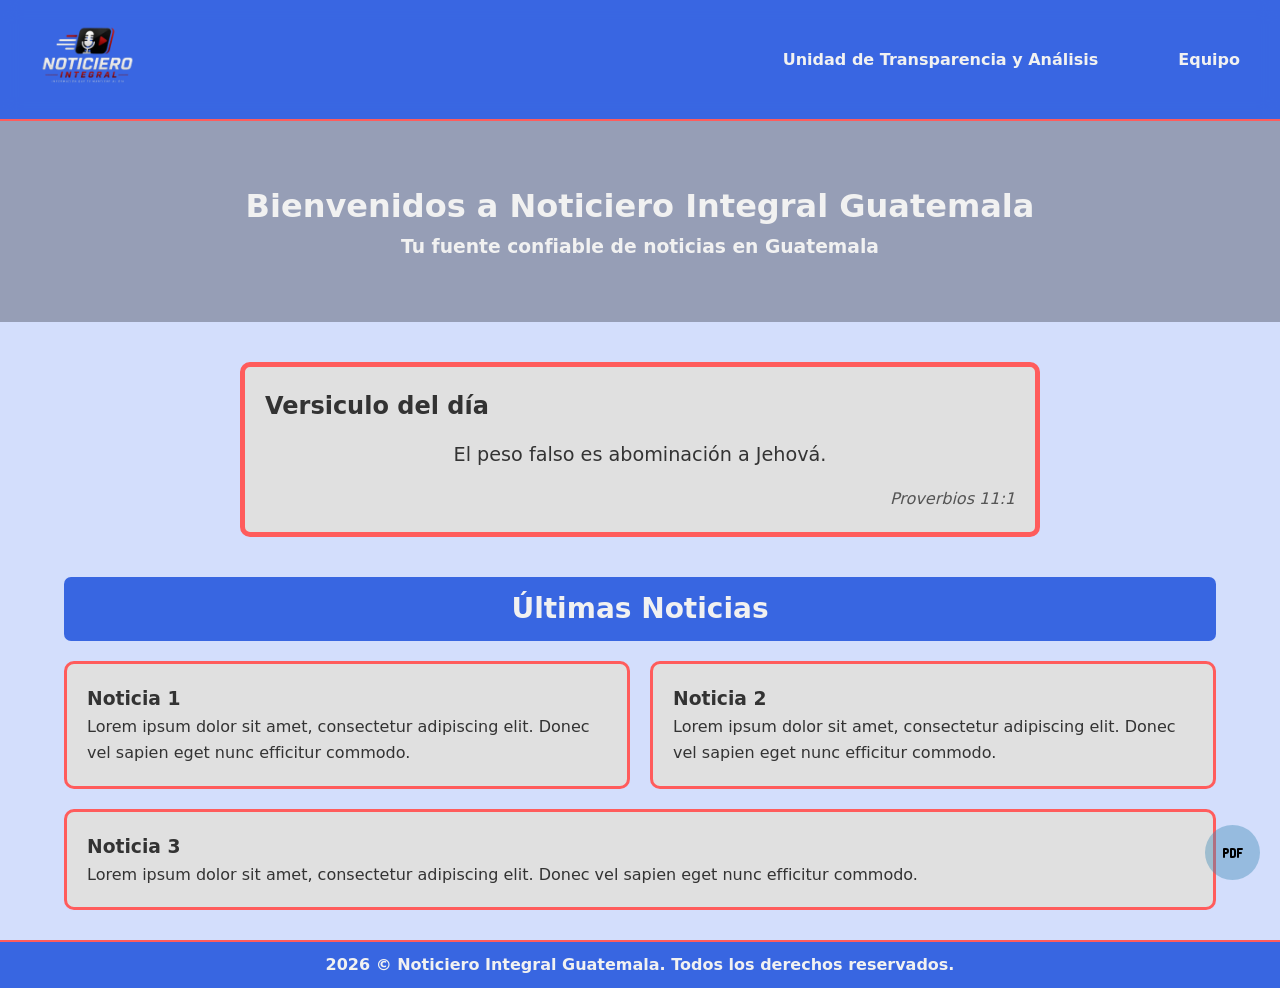
==== index.html @ 52c1d626 "first commit" ====
<!DOCTYPE html>

<html lang = "es-GT">

    <head>

        <meta charset = "utf-8">

        <meta name = "viewport" content = "width=device-width, initial-scale=1.0">
        <meta name = "description" content = "Landing page de Noticiero Integral Guatemala - Seminario 2026">
        <meta name = "author" content = "Noticiero Integral Guatemala">
        <meta name = "color-scheme" content = "light">

        <meta property = "og:site_name" content = "Noticiero Integral Guatemala">
        <meta property = "og:title" content = "Seminario 2026">
        <meta property = "og:description" content = "Landing page de Noticiero Integral Guatemala - Seminario 2026">
        <meta property = "og:type" content = "website">
        <meta property = "og:locale" content = "es_GT">

        <title>Noticiero Integral Guatemala</title>

        <link rel = "stylesheet" href = "styles/base.css">
        <link rel = "stylesheet" href = "styles/layout.css">
        <link rel = "stylesheet" href = "styles/components.css">

        <link rel = "icon" type = "image/png" href = "assets/img/page-icon.png">

        <script src = "js/script.js" defer></script>

    </head>

    <body id = "home">

        <nav>

            <a href = "#home">
                <img src = "assets/img/Logo.png" alt = "Noticiero Integral Guatemala Logo" class = "logo">
            </a>

            <div class = "nav-links">
                <a href = "pages/transparencia-y-analisis.html" class = "navhover">Unidad de Transparencia y Análisis</a>
                <a href = "pages/equipo.html" class = "navhover">Equipo</a>
            </div>

        </nav>

        <header>
            <h1>Bienvenidos a Noticiero Integral Guatemala</h1>
            <h3>Tu fuente confiable de noticias en Guatemala</p>
        </header>

        <main>

            <section class = "biblecard">
                <h2>Versiculo del día</h2>
                <p id="verse-text"></p>
                <small id="verse-ref"></small>
            </section>

            <section class = "container">

                <h2 class = "titles">Últimas Noticias</h2>

                <section class = "two-columns">

                    <article>
                        <h3>Noticia 1</h3>
                        <p>Lorem ipsum dolor sit amet, consectetur adipiscing elit. Donec vel sapien eget nunc efficitur commodo.</p>
                    </article>

                    <article>
                        <h3>Noticia 2</h3>
                        <p>Lorem ipsum dolor sit amet, consectetur adipiscing elit. Donec vel sapien eget nunc efficitur commodo.</p>
                    </article>

                    <article>
                        <h3>Noticia 3</h3>
                        <p>Lorem ipsum dolor sit amet, consectetur adipiscing elit. Donec vel sapien eget nunc efficitur commodo.</p>
                    </article>

                </section>

            </section>

        </main>

        <footer>
            2026 &copy; Noticiero Integral Guatemala. Todos los derechos reservados.
        </footer>

        <div class = "fab-container">
            <a href = "assets/files/Trifoliar Informativo.pdf" class = "fab" target = "_blank" title = "Trifoliar Informativo">
                <img src = "assets/img/pdf.svg" alt = "PDF Icon" class = "pdf-icon">
            </a>
        </div>

    </body>

</html>
---- styles/base.css ----
@charset "UTF-8";

:root {
    --text-main: #f1f1f1;
    --navbar-color: #1f52ddda;
    --primary-color: #d3defc;
    --secondary-color: #ff5c5c;
    --header-color: #969eb6;
    --bg-section: #e0e0e0;
    --text-section: #333;
    --fab-btns: #3f8ab669;
}

* {
    margin: 0;
    padding: 0;
    box-sizing: border-box;
}

body {
    font-family: system-ui;
    background-color: var(--primary-color);
    min-height: 100vh;
    display: flex;
    flex-direction: column;
    font-size: clamp(14px, 1.5vw, 16px);
    color: var(--text-main);
    line-height: 1.6;
}

.container {
    width: 90%;
    max-width: 1200px;
    margin: 30px auto;
}
---- styles/layout.css ----
@charset "UT-8";

nav {
    width: 100%;
    background-color: var(--navbar-color);
    border-bottom: 2px solid var(--secondary-color);
    display: flex;
    justify-content: space-between;
    align-items: center;
    padding: 5px 10px;
    position: sticky;
    top: 0;
    z-index: 1000;
    backdrop-filter: blur(10px);
}

/* links agrupados */
.nav-links {
    display: flex;
    gap: 20px;
    align-items: center;
}

/* estilo general links */
nav a {
    color: var(--text-main);
    text-decoration: none;
    font-weight: 600;
    padding: 20px 30px;
    transition: background-color 0.3s, color 0.3s;
}

.navhover:hover {
    background-color: var(--secondary-color);
    color: var(--primary-color);
    border-radius: 5px;
}

/* logo */
.logo {
    width: 95px;
}

footer {
    width: 100%;
    background-color: var(--navbar-color);
    border-top: 2px solid var(--secondary-color);
    display: flex;
    justify-content: center;
    align-items: center;
    padding: 10px;
    width: 100%;
    font-weight: 600;
}

header {
    text-align: center;
    padding: 60px 20px;
    background-color: var(--header-color);
}

.biblecard {
    max-width: 800px;
    margin: 40px auto;
    padding: 20px;
    color: var(--text-section);
    background-color: var(--bg-section);
    border-radius: 10px;
    border: 5px solid var(--secondary-color);

    display: flex;
    flex-direction: column;
    gap: 15px;
}

.titles {
    font-weight: 600;
    font-size: clamp(18px, 3vw, 28px);
    text-align: center;
    margin-bottom: 20px;
    background: var(--navbar-color);
    padding: 10px;
    border-radius: 7px;
}

.two-columns {
    display: flex;
    gap: 20px;
    flex-wrap: wrap;
}

.two-columns > * {
    flex: 1;
    min-width: 500px;
}

article {
    background-color: var(--bg-section);
    padding: 20px;
    border-radius: 10px;
    border: 3px solid var(--secondary-color);
    backdrop-filter: blur(5px);
    color: var(--text-section);
}
---- styles/components.css ----
@charset "UTF-8";

.fab-container {
    position: fixed;
    bottom: 20px;
    right: 20px;

    display: flex;
    flex-direction: column;
    gap: 15px;

    z-index: 999;
}

.fab {
    width: 55px;
    height: 55px;
    background: var(--fab-btns);
    border-radius: 50%;
    display: flex;
    align-items: center;
    justify-content: center;
    transition: 0.3s;
    text-decoration: none;
}

.fab:hover {
    transform: scale(1.1);
    background: var(--shadow-primary);
}

/* título */
.biblecard h2 {
    margin: 0;
}

/* contenedor del contenido */
.biblecard p {
    text-align: center;
    font-size: 1.2rem;
    margin: 0;
}

/* referencia a la derecha */
.biblecard small {
    align-self: flex-end;
    font-style: italic;
    font-size: 16px;
    opacity: 0.8;
}
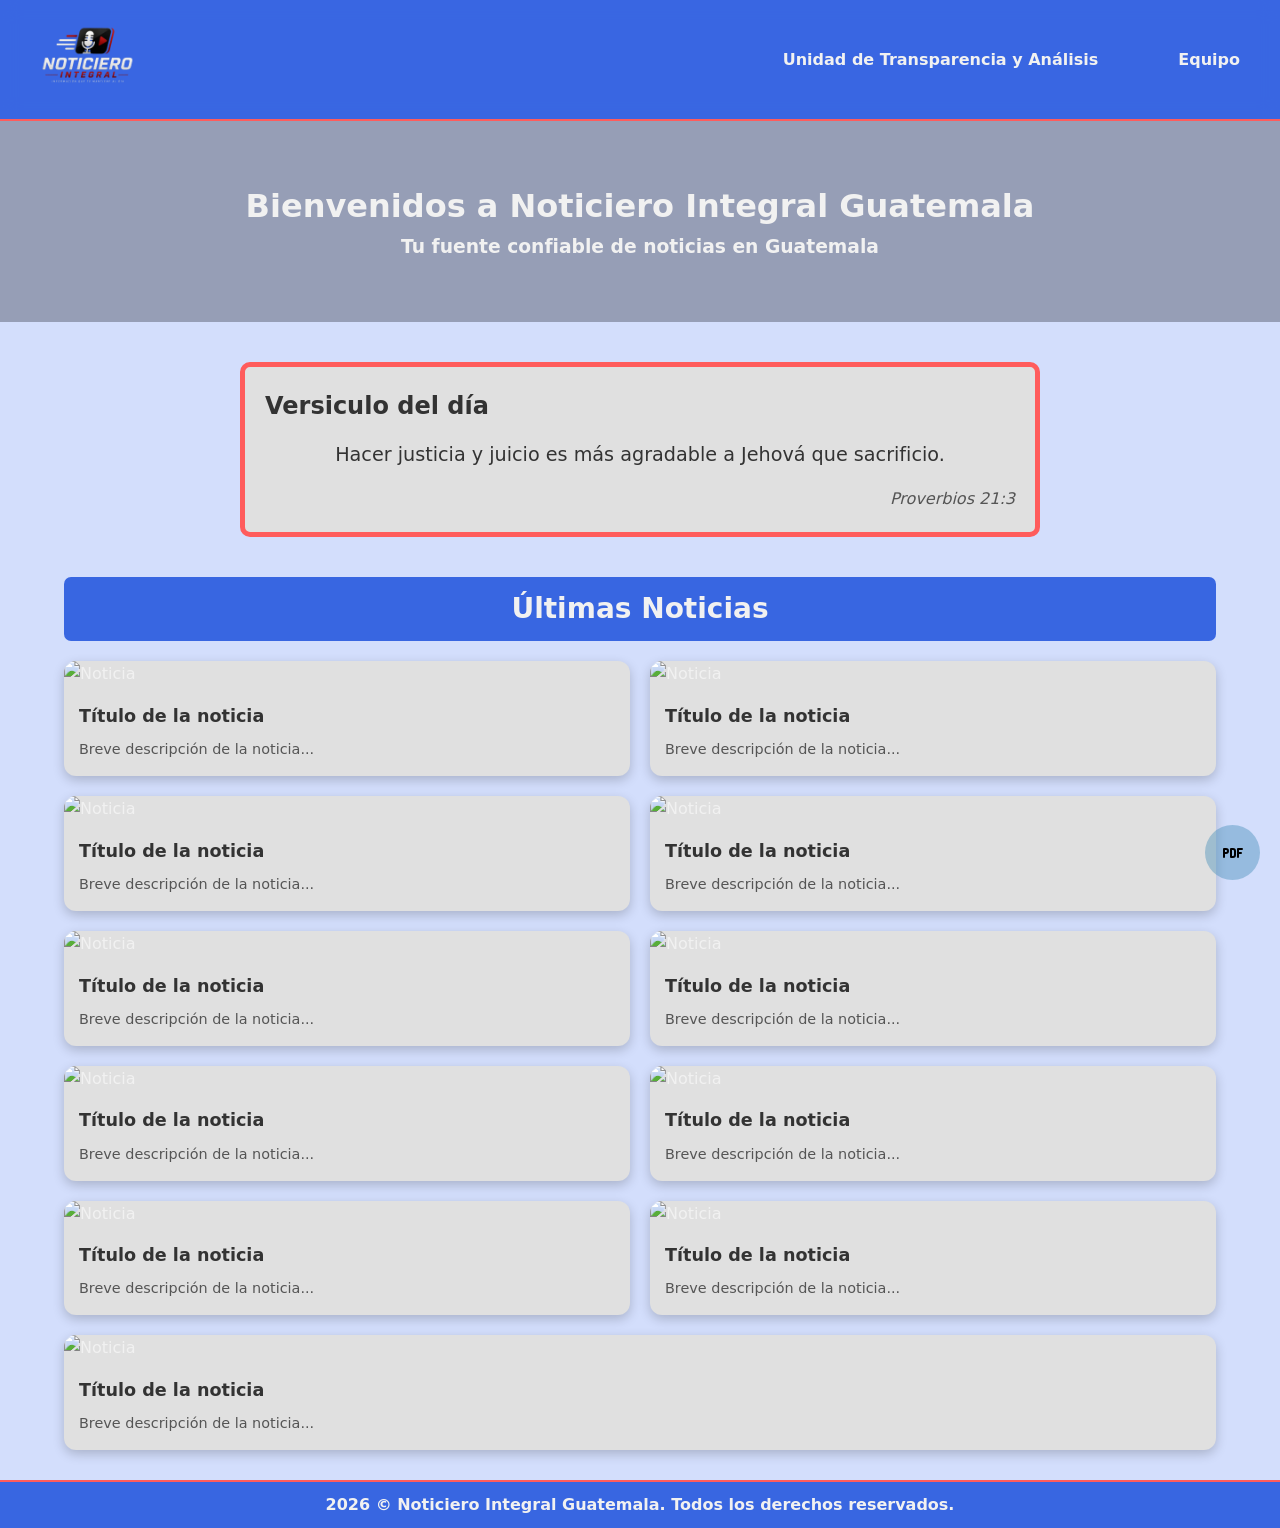
==== commit dd161fee: "add basic mobile responsiveness" ====
--- a/index.html
+++ b/index.html
@@ -63,20 +63,94 @@
 
                 <section class = "two-columns">
 
-                    <article>
-                        <h3>Noticia 1</h3>
-                        <p>Lorem ipsum dolor sit amet, consectetur adipiscing elit. Donec vel sapien eget nunc efficitur commodo.</p>
-                    </article>
+                    <div class="news-card">
+                        <img src="" alt="Noticia">
+                        <div class="news-content">
+                            <h3>Título de la noticia</h3>
+                            <p>Breve descripción de la noticia...</p>
+                        </div>
+                    </div>
 
-                    <article>
-                        <h3>Noticia 2</h3>
-                        <p>Lorem ipsum dolor sit amet, consectetur adipiscing elit. Donec vel sapien eget nunc efficitur commodo.</p>
-                    </article>
+                    <div class="news-card">
+                        <img src="" alt="Noticia">
+                        <div class="news-content">
+                            <h3>Título de la noticia</h3>
+                            <p>Breve descripción de la noticia...</p>
+                        </div>
+                    </div>
 
-                    <article>
-                        <h3>Noticia 3</h3>
-                        <p>Lorem ipsum dolor sit amet, consectetur adipiscing elit. Donec vel sapien eget nunc efficitur commodo.</p>
-                    </article>
+                    <div class="news-card">
+                        <img src="" alt="Noticia">
+                        <div class="news-content">
+                            <h3>Título de la noticia</h3>
+                            <p>Breve descripción de la noticia...</p>
+                        </div>
+                    </div>
+
+                    <div class="news-card">
+                        <img src="" alt="Noticia">
+                        <div class="news-content">
+                            <h3>Título de la noticia</h3>
+                            <p>Breve descripción de la noticia...</p>
+                        </div>
+                    </div>
+
+                    <div class="news-card">
+                        <img src="" alt="Noticia">
+                        <div class="news-content">
+                            <h3>Título de la noticia</h3>
+                            <p>Breve descripción de la noticia...</p>
+                        </div>
+                    </div>
+
+                    <div class="news-card">
+                        <img src="" alt="Noticia">
+                        <div class="news-content">
+                            <h3>Título de la noticia</h3>
+                            <p>Breve descripción de la noticia...</p>
+                        </div>
+                    </div>
+
+                    <div class="news-card">
+                        <img src="" alt="Noticia">
+                        <div class="news-content">
+                            <h3>Título de la noticia</h3>
+                            <p>Breve descripción de la noticia...</p>
+                        </div>
+                    </div>
+
+                    <div class="news-card">
+                        <img src="" alt="Noticia">
+                        <div class="news-content">
+                            <h3>Título de la noticia</h3>
+                            <p>Breve descripción de la noticia...</p>
+                        </div>
+                    </div>
+
+                    <div class="news-card">
+                        <img src="" alt="Noticia">
+                        <div class="news-content">
+                            <h3>Título de la noticia</h3>
+                            <p>Breve descripción de la noticia...</p>
+                        </div>
+                    </div>
+
+                    <div class="news-card">
+                        <img src="" alt="Noticia">
+                        <div class="news-content">
+                            <h3>Título de la noticia</h3>
+                            <p>Breve descripción de la noticia...</p>
+                        </div>
+                    </div>
+
+                    <div class="news-card">
+                        <img src="" alt="Noticia">
+                        <div class="news-content">
+                            <h3>Título de la noticia</h3>
+                            <p>Breve descripción de la noticia...</p>
+                        </div>
+                    </div>
+                    
 
                 </section>
 
--- a/styles/layout.css
+++ b/styles/layout.css
@@ -14,14 +14,12 @@
     backdrop-filter: blur(10px);
 }
 
-/* links agrupados */
 .nav-links {
     display: flex;
     gap: 20px;
     align-items: center;
 }
 
-/* estilo general links */
 nav a {
     color: var(--text-main);
     text-decoration: none;
@@ -36,7 +34,6 @@
     border-radius: 5px;
 }
 
-/* logo */
 .logo {
     width: 95px;
 }
@@ -48,6 +45,7 @@
     display: flex;
     justify-content: center;
     align-items: center;
+    text-align: center;
     padding: 10px;
     width: 100%;
     font-weight: 600;
@@ -94,11 +92,76 @@
     min-width: 500px;
 }
 
-article {
+.news-card {
+    width: 320px;
+    border-radius: 12px;
+    overflow: hidden;
     background-color: var(--bg-section);
-    padding: 20px;
-    border-radius: 10px;
-    border: 3px solid var(--secondary-color);
-    backdrop-filter: blur(5px);
+    box-shadow: 0 4px 12px rgba(0,0,0,0.2);
+    transition: transform 0.3s ease;
+}
+
+.news-card img {
+    width: 100%;
+    height: 180px;
+    object-fit: cover;
+    transition: transform 0.4s ease;
+}
+
+.news-card:hover img {
+    transform: scale(1.1);
+}
+
+.news-content {
+    padding: 15px;
     color: var(--text-section);
+}
+
+.news-content h3 {
+    margin: 0 0 8px 0;
+    font-size: 1.1rem;
+}
+
+.news-content p {
+    margin: 0;
+    font-size: 0.9rem;
+    opacity: 0.8;
+}
+
+@media (max-width: 900px) {
+
+    nav {
+        flex-direction: column;
+        gap: 10px;
+        padding: 10px;
+    }
+
+    .nav-links {
+        flex-wrap: wrap;
+        justify-content: center;
+        gap: 10px;
+    }
+
+    nav a {
+        padding: 10px 15px;
+        font-size: 14px;
+    }
+
+    .logo {
+        width: 70px;
+    }
+
+    .two-columns {
+        flex-direction: column;
+        align-items: center;
+    }
+
+    .two-columns > * {
+        min-width: 100%;
+    }
+
+    /* news card más fluida */
+    .news-card {
+        width: 90%;
+    }
 }
--- a/styles/components.css
+++ b/styles/components.css
@@ -29,22 +29,43 @@
     background: var(--shadow-primary);
 }
 
-/* título */
 .biblecard h2 {
     margin: 0;
 }
 
-/* contenedor del contenido */
 .biblecard p {
     text-align: center;
     font-size: 1.2rem;
     margin: 0;
 }
 
-/* referencia a la derecha */
 .biblecard small {
     align-self: flex-end;
     font-style: italic;
     font-size: 16px;
     opacity: 0.8;
+}
+
+@media (max-width: 768px) {
+
+    .biblecard {
+        margin: 20px 10px;
+        padding: 15px;
+    }
+
+    .biblecard h2 {
+        font-size: 18px;
+        text-align: center;
+    }
+
+    .biblecard p {
+        font-size: 1rem;
+        line-height: 1.4;
+    }
+
+    .biblecard small {
+        font-size: 14px;
+        align-self: flex-end;
+        opacity: 0.8;
+    }
 }
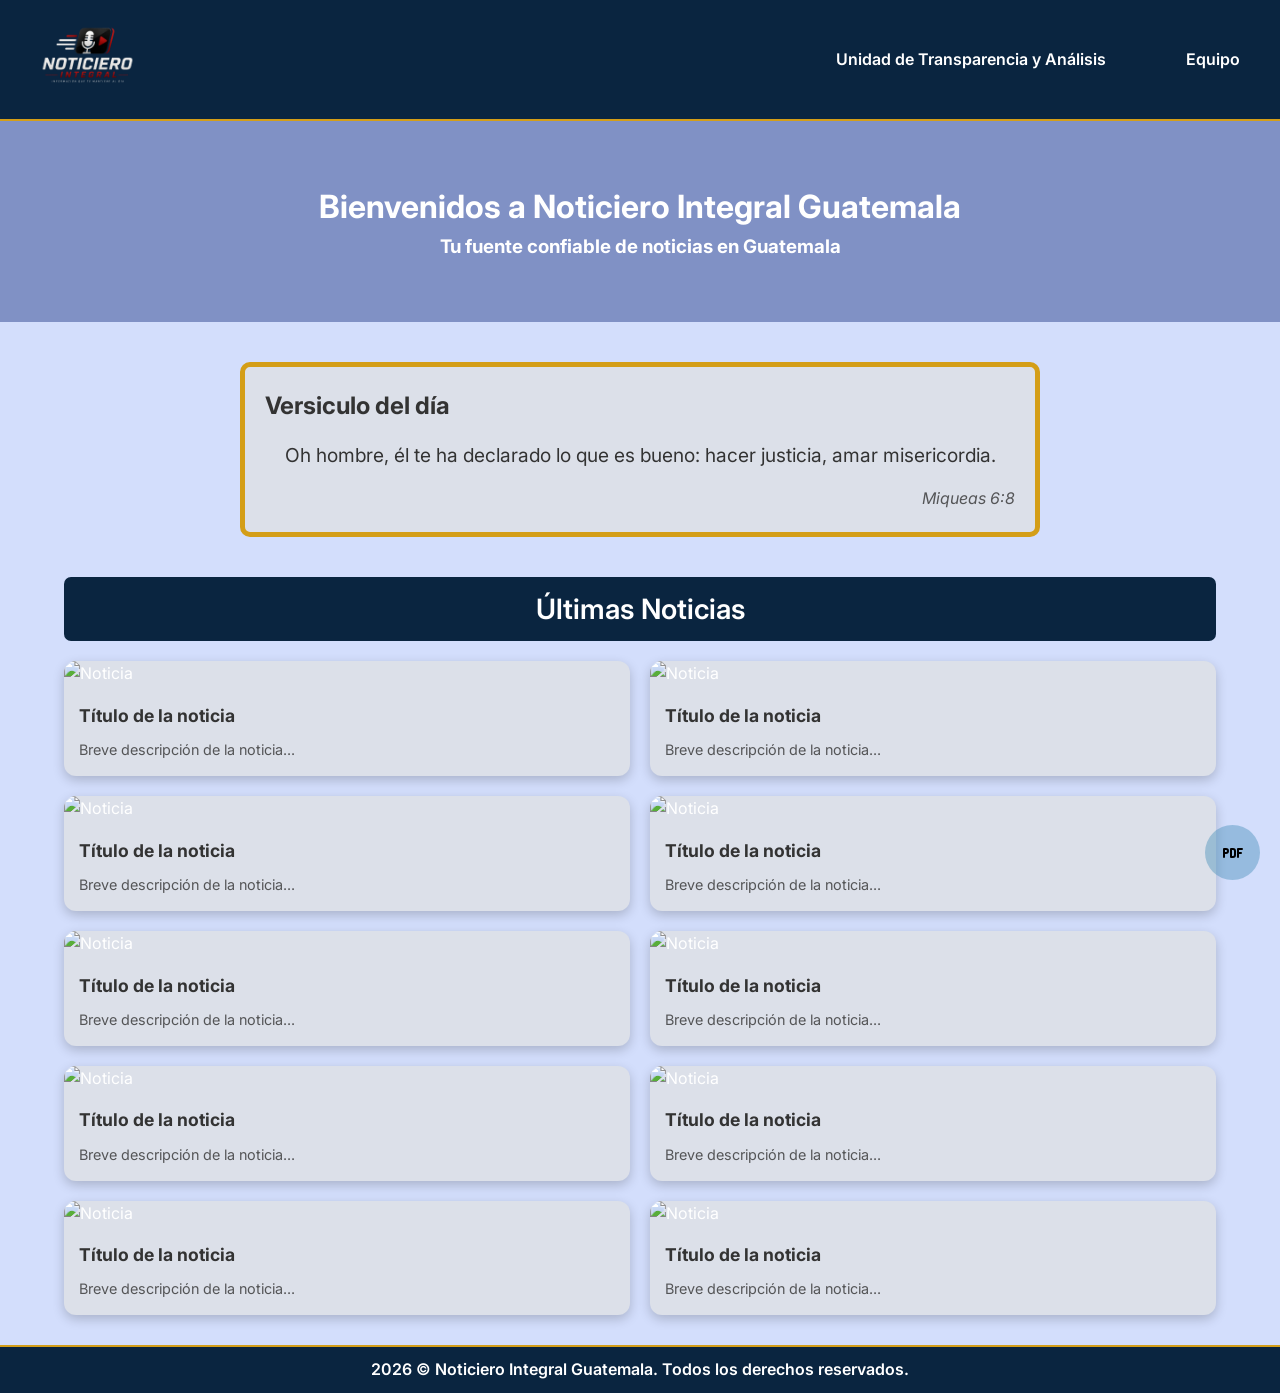
==== commit 4345c07d: "update color palette and add document section" ====
--- a/index.html
+++ b/index.html
@@ -33,7 +33,7 @@
 
         <nav>
 
-            <a href = "#home">
+            <a href = "#home" title = "Inicio">
                 <img src = "assets/img/Logo.png" alt = "Noticiero Integral Guatemala Logo" class = "logo">
             </a>
 
@@ -63,94 +63,85 @@
 
                 <section class = "two-columns">
 
-                    <div class="news-card">
-                        <img src="" alt="Noticia">
-                        <div class="news-content">
+                    <div class = "news-card">
+                        <img src = "" alt = "Noticia">
+                        <div class = "news-content">
                             <h3>Título de la noticia</h3>
                             <p>Breve descripción de la noticia...</p>
                         </div>
-                    </div>
-
-                    <div class="news-card">
-                        <img src="" alt="Noticia">
-                        <div class="news-content">
+                    </div>  
+                    
+                    <div class = "news-card">
+                        <img src = "" alt = "Noticia">
+                        <div class = "news-content">
                             <h3>Título de la noticia</h3>
                             <p>Breve descripción de la noticia...</p>
                         </div>
-                    </div>
+                    </div>  
 
-                    <div class="news-card">
-                        <img src="" alt="Noticia">
-                        <div class="news-content">
+                    <div class = "news-card">
+                        <img src = "" alt = "Noticia">
+                        <div class = "news-content">
                             <h3>Título de la noticia</h3>
                             <p>Breve descripción de la noticia...</p>
                         </div>
-                    </div>
+                    </div>  
 
-                    <div class="news-card">
-                        <img src="" alt="Noticia">
-                        <div class="news-content">
+                    <div class = "news-card">
+                        <img src = "" alt = "Noticia">
+                        <div class = "news-content">
                             <h3>Título de la noticia</h3>
                             <p>Breve descripción de la noticia...</p>
                         </div>
-                    </div>
+                    </div>  
 
-                    <div class="news-card">
-                        <img src="" alt="Noticia">
-                        <div class="news-content">
+                    <div class = "news-card">
+                        <img src = "" alt = "Noticia">
+                        <div class = "news-content">
                             <h3>Título de la noticia</h3>
                             <p>Breve descripción de la noticia...</p>
                         </div>
-                    </div>
+                    </div>  
 
-                    <div class="news-card">
-                        <img src="" alt="Noticia">
-                        <div class="news-content">
+                    <div class = "news-card">
+                        <img src = "" alt = "Noticia">
+                        <div class = "news-content">
                             <h3>Título de la noticia</h3>
                             <p>Breve descripción de la noticia...</p>
                         </div>
-                    </div>
+                    </div>  
 
-                    <div class="news-card">
-                        <img src="" alt="Noticia">
-                        <div class="news-content">
+                    <div class = "news-card">
+                        <img src = "" alt = "Noticia">
+                        <div class = "news-content">
                             <h3>Título de la noticia</h3>
                             <p>Breve descripción de la noticia...</p>
                         </div>
-                    </div>
+                    </div>  
 
-                    <div class="news-card">
-                        <img src="" alt="Noticia">
-                        <div class="news-content">
+                    <div class = "news-card">
+                        <img src = "" alt = "Noticia">
+                        <div class = "news-content">
                             <h3>Título de la noticia</h3>
                             <p>Breve descripción de la noticia...</p>
                         </div>
-                    </div>
+                    </div>  
 
-                    <div class="news-card">
-                        <img src="" alt="Noticia">
-                        <div class="news-content">
+                    <div class = "news-card">
+                        <img src = "" alt = "Noticia">
+                        <div class = "news-content">
                             <h3>Título de la noticia</h3>
                             <p>Breve descripción de la noticia...</p>
                         </div>
-                    </div>
+                    </div>  
 
-                    <div class="news-card">
-                        <img src="" alt="Noticia">
-                        <div class="news-content">
+                    <div class = "news-card">
+                        <img src = "" alt = "Noticia">
+                        <div class = "news-content">
                             <h3>Título de la noticia</h3>
                             <p>Breve descripción de la noticia...</p>
                         </div>
-                    </div>
-
-                    <div class="news-card">
-                        <img src="" alt="Noticia">
-                        <div class="news-content">
-                            <h3>Título de la noticia</h3>
-                            <p>Breve descripción de la noticia...</p>
-                        </div>
-                    </div>
-                    
+                    </div>  
 
                 </section>
 
--- a/styles/base.css
+++ b/styles/base.css
@@ -1,14 +1,30 @@
 @charset "UTF-8";
 
+/* FONTS */
+@font-face {
+    font-family: 'Inter';
+    src: url('../assets/fonts/Inter-VariableFont_opsz\,wght.ttf') format('woff2');
+    font-display: swap;
+}
+
+@font-face {
+    font-family: 'Inter';
+    src: url('../assets/fonts/Inter-Italic-VariableFont_opsz\,wght.ttf') format('woff2');
+    font-weight: 400;
+    font-display: swap;
+    font-style: italic;
+}
+
 :root {
-    --text-main: #f1f1f1;
-    --navbar-color: #1f52ddda;
+    --text-main: #FFFFFF;
+    --navbar-color: #0A2540;
     --primary-color: #d3defc;
-    --secondary-color: #ff5c5c;
-    --header-color: #969eb6;
-    --bg-section: #e0e0e0;
-    --text-section: #333;
+    --secondary-color: #d49e17;
+    --header-color: #8091c5;
+    --bg-section: #dce0e9;
+    --text-section: #333333;
     --fab-btns: #3f8ab669;
+    --project-card: #b9d9dfcb;
 }
 
 * {
@@ -18,7 +34,7 @@
 }
 
 body {
-    font-family: system-ui;
+    font-family: 'Inter', system-ui;
     background-color: var(--primary-color);
     min-height: 100vh;
     display: flex;
--- a/styles/layout.css
+++ b/styles/layout.css
@@ -128,6 +128,55 @@
     opacity: 0.8;
 }
 
+.pdf-section {
+    display: flex;
+    gap: 20px;
+    align-items: stretch;
+    width: 100%;
+    height: 80vh;
+}
+
+.pdf-view {
+    flex: 2;
+    height: 100%;
+}
+
+.pdf-view iframe {
+    width: 100%;
+    height: 100%;
+    border: none;
+    border-radius: 10px;
+}
+
+.pdf-view iframe {
+    box-shadow: 0 10px 30px rgba(0,0,0,0.2);
+}
+
+.pdf-info {
+    flex: 1;
+    background: var(--bg-section);
+    color: var(--text-section);
+    padding: 20px;
+    border-radius: 10px;
+    overflow-y: auto;
+}
+
+.project-section {
+    margin-top: 30px;
+    border: 0 solid transparent;
+    background-color: var(--project-card);
+    padding: 20px;
+    border-radius: 10px;
+}
+
+.project-section h1 {
+    text-align: center;
+    margin-bottom: 20px;
+    background: var(--navbar-color);
+    padding: 10px;
+    border-radius: 7px;
+}
+
 @media (max-width: 900px) {
 
     nav {
@@ -164,4 +213,15 @@
     .news-card {
         width: 90%;
     }
+}
+
+@media (max-width: 900px) {
+    .pdf-section {
+        flex-direction: column;
+        height: auto;
+    }
+
+    .pdf-view {
+        height: 70vh;
+    }
 }
--- a/styles/components.css
+++ b/styles/components.css
@@ -27,6 +27,13 @@
 .fab:hover {
     transform: scale(1.1);
     background: var(--shadow-primary);
+}
+
+.biblecard {
+    -webkit-user-select: none;
+    -moz-user-select: none;
+    -ms-user-select: none;
+    user-select: none;
 }
 
 .biblecard h2 {
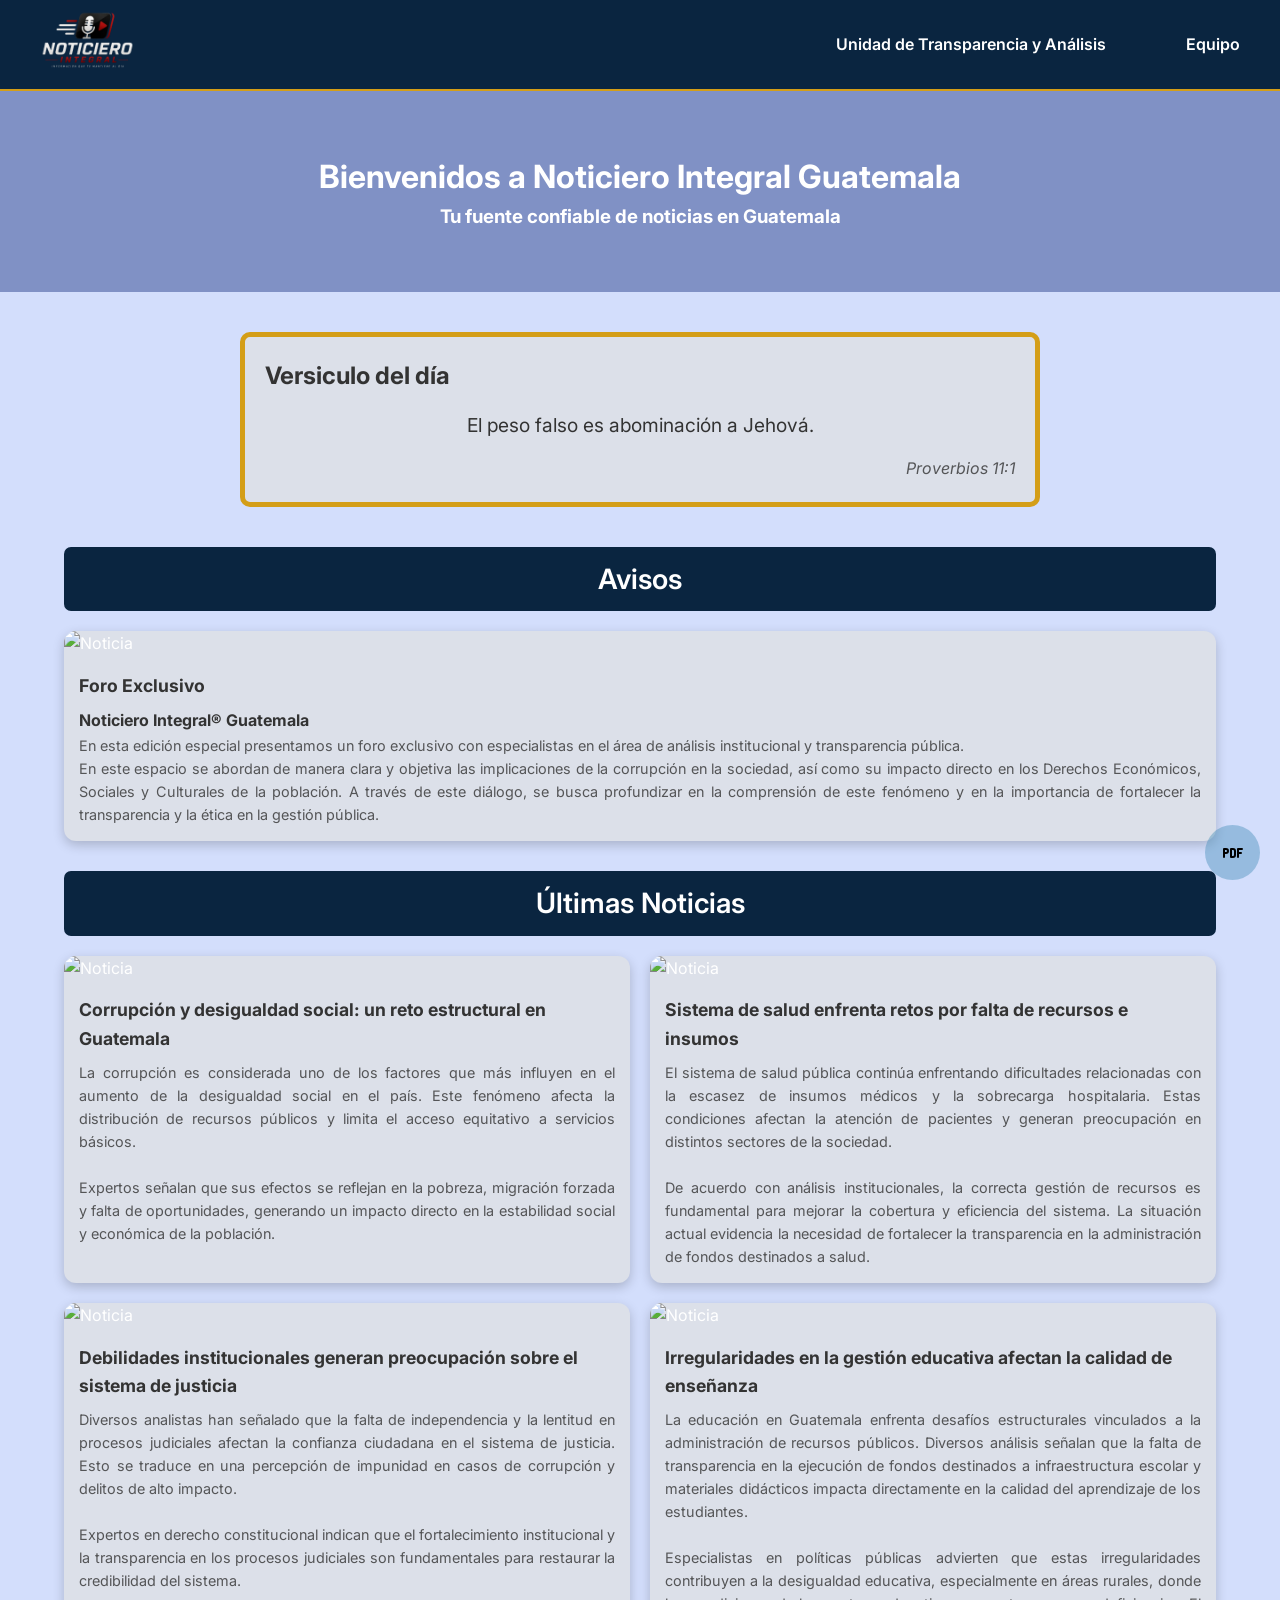
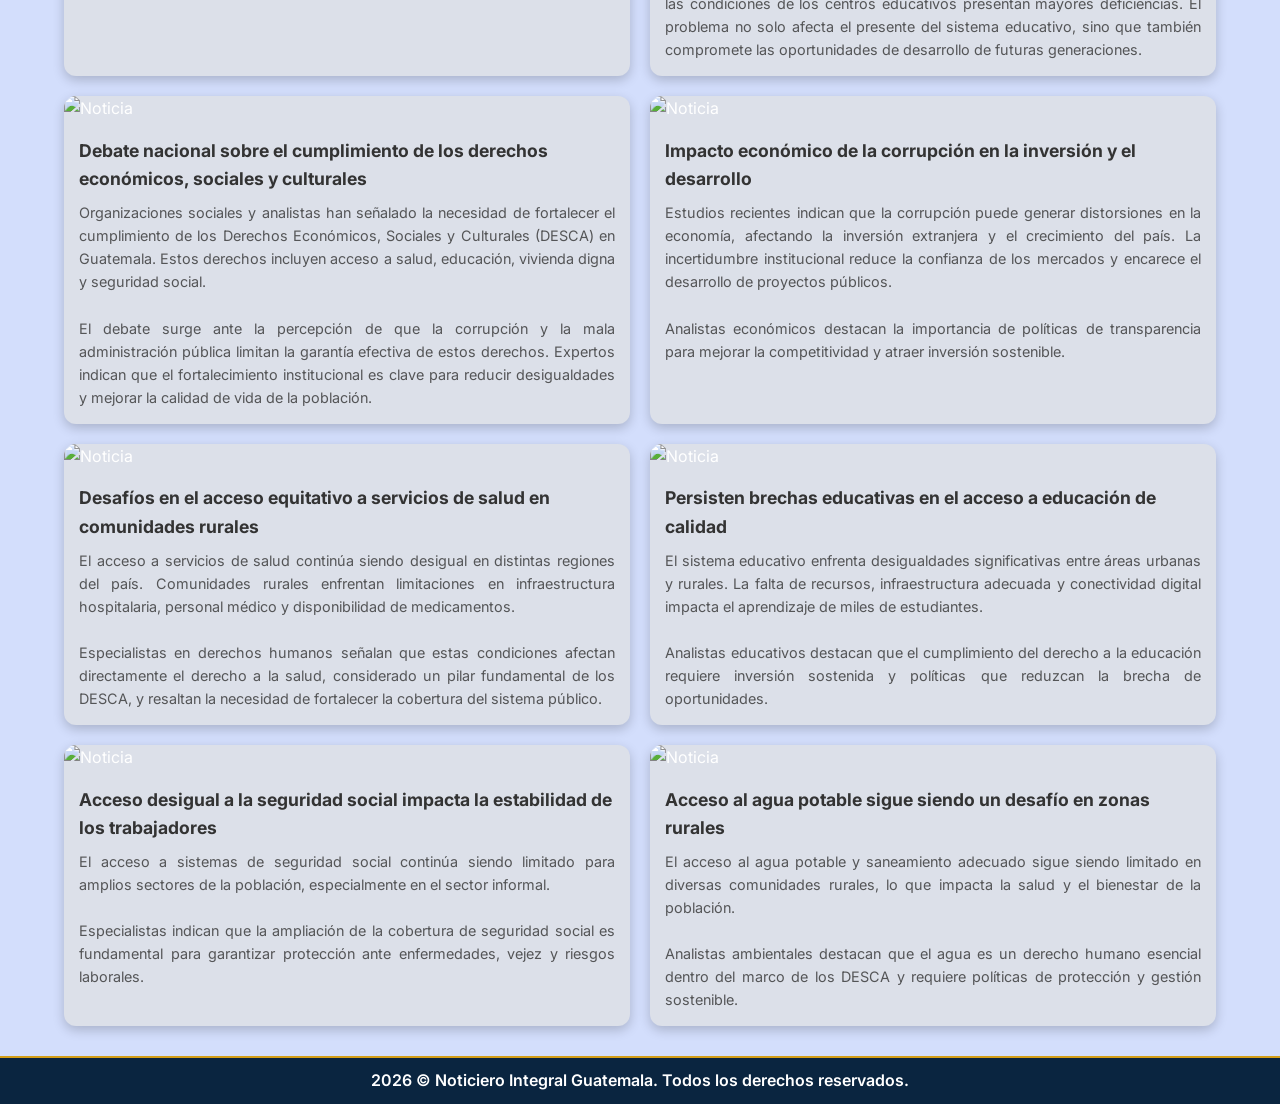
==== commit 31d304f8: "feat: add news section and team members" ====
--- a/index.html
+++ b/index.html
@@ -59,6 +59,34 @@
 
             <section class = "container">
 
+                <h2 class = "titles">Avisos</h2>
+
+                <section class = "two-columns">
+
+                    <div class = "news-card">
+                        <img src = "" alt = "Noticia">
+                        <div class = "news-content">
+                            <h3><strong>Foro Exclusivo</strong></h3>
+                            <h4>Noticiero Integral® Guatemala</h4> 
+                            <p>
+                                En esta edición especial presentamos un foro exclusivo con especialistas en el 
+                                área de análisis institucional y transparencia pública. <br>
+
+                                En este espacio se abordan de manera clara y objetiva las implicaciones de 
+                                la corrupción en la sociedad, así como su impacto directo en los Derechos Económicos, 
+                                Sociales y Culturales de la población. A través de este diálogo, se busca profundizar 
+                                en la comprensión de este fenómeno y en la importancia de fortalecer la transparencia 
+                                y la ética en la gestión pública.
+                            </p>
+                        </div>
+                    </div> 
+
+                </section>
+
+            </section>
+
+            <section class = "container">
+
                 <h2 class = "titles">Últimas Noticias</h2>
 
                 <section class = "two-columns">
@@ -66,80 +94,163 @@
                     <div class = "news-card">
                         <img src = "" alt = "Noticia">
                         <div class = "news-content">
-                            <h3>Título de la noticia</h3>
-                            <p>Breve descripción de la noticia...</p>
+                            <h3>Corrupción y desigualdad social: un reto estructural en Guatemala</h3>
+                            <p>
+                                La corrupción es considerada uno de los factores que más influyen en el aumento 
+                                de la desigualdad social en el país. Este fenómeno afecta la distribución de 
+                                recursos públicos y limita el acceso equitativo a servicios básicos.<br><br>
+                                Expertos señalan que sus efectos se reflejan en la pobreza, migración forzada 
+                                y falta de oportunidades, generando un impacto directo en la estabilidad social 
+                                y económica de la población.
+                            </p>
                         </div>
                     </div>  
                     
                     <div class = "news-card">
                         <img src = "" alt = "Noticia">
                         <div class = "news-content">
-                            <h3>Título de la noticia</h3>
-                            <p>Breve descripción de la noticia...</p>
-                        </div>
-                    </div>  
-
-                    <div class = "news-card">
-                        <img src = "" alt = "Noticia">
-                        <div class = "news-content">
-                            <h3>Título de la noticia</h3>
-                            <p>Breve descripción de la noticia...</p>
-                        </div>
-                    </div>  
-
-                    <div class = "news-card">
-                        <img src = "" alt = "Noticia">
-                        <div class = "news-content">
-                            <h3>Título de la noticia</h3>
-                            <p>Breve descripción de la noticia...</p>
-                        </div>
-                    </div>  
-
-                    <div class = "news-card">
-                        <img src = "" alt = "Noticia">
-                        <div class = "news-content">
-                            <h3>Título de la noticia</h3>
-                            <p>Breve descripción de la noticia...</p>
-                        </div>
-                    </div>  
-
-                    <div class = "news-card">
-                        <img src = "" alt = "Noticia">
-                        <div class = "news-content">
-                            <h3>Título de la noticia</h3>
-                            <p>Breve descripción de la noticia...</p>
-                        </div>
-                    </div>  
-
-                    <div class = "news-card">
-                        <img src = "" alt = "Noticia">
-                        <div class = "news-content">
-                            <h3>Título de la noticia</h3>
-                            <p>Breve descripción de la noticia...</p>
-                        </div>
-                    </div>  
-
-                    <div class = "news-card">
-                        <img src = "" alt = "Noticia">
-                        <div class = "news-content">
-                            <h3>Título de la noticia</h3>
-                            <p>Breve descripción de la noticia...</p>
-                        </div>
-                    </div>  
-
-                    <div class = "news-card">
-                        <img src = "" alt = "Noticia">
-                        <div class = "news-content">
-                            <h3>Título de la noticia</h3>
-                            <p>Breve descripción de la noticia...</p>
-                        </div>
-                    </div>  
-
-                    <div class = "news-card">
-                        <img src = "" alt = "Noticia">
-                        <div class = "news-content">
-                            <h3>Título de la noticia</h3>
-                            <p>Breve descripción de la noticia...</p>
+                            <h3>Sistema de salud enfrenta retos por falta de recursos e insumos</h3>
+                            <p>
+                                El sistema de salud pública continúa enfrentando dificultades 
+                                relacionadas con la escasez de insumos médicos y la sobrecarga 
+                                hospitalaria. Estas condiciones afectan la atención de pacientes 
+                                y generan preocupación en distintos sectores de la sociedad.<br><br>
+
+                                De acuerdo con análisis institucionales, la correcta gestión de 
+                                recursos es fundamental para mejorar la cobertura y eficiencia 
+                                del sistema. La situación actual evidencia la necesidad de fortalecer 
+                                la transparencia en la administración de fondos destinados a salud.
+                            </p>
+                        </div>
+                    </div>  
+
+                    <div class = "news-card">
+                        <img src = "" alt = "Noticia">
+                        <div class = "news-content">
+                            <h3>Debilidades institucionales generan preocupación sobre el sistema de justicia</h3>
+                            <p>
+                                Diversos analistas han señalado que la falta de independencia y la lentitud en 
+                                procesos judiciales afectan la confianza ciudadana en el sistema de justicia. 
+                                Esto se traduce en una percepción de impunidad en casos de corrupción y delitos 
+                                de alto impacto.<br><br>
+
+                                Expertos en derecho constitucional indican que el fortalecimiento institucional 
+                                y la transparencia en los procesos judiciales son fundamentales para restaurar 
+                                la credibilidad del sistema.
+                            </p>
+                        </div>
+                    </div>
+
+                    <div class = "news-card">
+                        <img src = "" alt = "Noticia">
+                        <div class = "news-content">
+                            <h3>Irregularidades en la gestión educativa afectan la calidad de enseñanza</h3>
+                            <p>
+                                La educación en Guatemala enfrenta desafíos estructurales vinculados a 
+                                la administración de recursos públicos. Diversos análisis señalan que 
+                                la falta de transparencia en la ejecución de fondos destinados a 
+                                infraestructura escolar y materiales didácticos impacta directamente en 
+                                la calidad del aprendizaje de los estudiantes.<br><br>
+
+                                Especialistas en políticas públicas advierten que estas irregularidades 
+                                contribuyen a la desigualdad educativa, especialmente en áreas rurales, 
+                                donde las condiciones de los centros educativos presentan mayores 
+                                deficiencias. El problema no solo afecta el presente del sistema educativo, 
+                                sino que también compromete las oportunidades de desarrollo de futuras 
+                                generaciones.
+                            </p>
+                        </div>
+                    </div>    
+
+                    <div class = "news-card">
+                        <img src = "" alt = "Noticia">
+                        <div class = "news-content">
+                            <h3>Debate nacional sobre el cumplimiento de los derechos económicos, sociales y culturales</h3>
+                            <p>
+                                Organizaciones sociales y analistas han señalado la necesidad de fortalecer 
+                                el cumplimiento de los Derechos Económicos, Sociales y Culturales (DESCA) 
+                                en Guatemala. Estos derechos incluyen acceso a salud, educación, vivienda 
+                                digna y seguridad social.<br><br>
+
+                                El debate surge ante la percepción de que la corrupción y la mala administración 
+                                pública limitan la garantía efectiva de estos derechos. Expertos indican que el 
+                                fortalecimiento institucional es clave para reducir desigualdades y mejorar la 
+                                calidad de vida de la población.
+                            </p>
+                        </div>
+                    </div>  
+
+                    <div class = "news-card">
+                        <img src = "" alt = "Noticia">
+                        <div class = "news-content">
+                            <h3>Impacto económico de la corrupción en la inversión y el desarrollo</h3>
+                            <p>
+                                Estudios recientes indican que la corrupción puede generar distorsiones en la economía, 
+                                afectando la inversión extranjera y el crecimiento del país. La incertidumbre institucional 
+                                reduce la confianza de los mercados y encarece el desarrollo de proyectos públicos.<br><br>
+
+                                Analistas económicos destacan la importancia de políticas de transparencia para mejorar la 
+                                competitividad y atraer inversión sostenible.
+                            </p>
+                        </div>
+                    </div>  
+
+                    <div class = "news-card">
+                        <img src = "" alt = "Noticia">
+                        <div class = "news-content">
+                            <h3>Desafíos en el acceso equitativo a servicios de salud en comunidades rurales</h3>
+                            <p>
+                                El acceso a servicios de salud continúa siendo desigual en distintas regiones del país. 
+                                Comunidades rurales enfrentan limitaciones en infraestructura hospitalaria, personal médico 
+                                y disponibilidad de medicamentos.<br><br>
+
+                                Especialistas en derechos humanos señalan que estas condiciones afectan directamente el derecho 
+                                a la salud, considerado un pilar fundamental de los DESCA, y resaltan la necesidad de fortalecer 
+                                la cobertura del sistema público.
+                            </p>
+                        </div>
+                    </div>  
+
+                    <div class = "news-card">
+                        <img src = "" alt = "Noticia">
+                        <div class = "news-content">
+                            <h3>Persisten brechas educativas en el acceso a educación de calidad</h3>
+                            <p>
+                                El sistema educativo enfrenta desigualdades significativas entre áreas urbanas y rurales. La falta 
+                                de recursos, infraestructura adecuada y conectividad digital impacta el aprendizaje de miles de 
+                                estudiantes.<br><br>
+
+                                Analistas educativos destacan que el cumplimiento del derecho a la educación requiere inversión 
+                                sostenida y políticas que reduzcan la brecha de oportunidades.
+                            </p>
+                        </div>
+                    </div>  
+
+                    <div class = "news-card">
+                        <img src = "" alt = "Noticia">
+                        <div class = "news-content">
+                            <h3>Acceso desigual a la seguridad social impacta la estabilidad de los trabajadores</h3>
+                            <p>
+                                El acceso a sistemas de seguridad social continúa siendo limitado para amplios sectores de la población, 
+                                especialmente en el sector informal.<br><br>
+
+                                Especialistas indican que la ampliación de la cobertura de seguridad social es fundamental para garantizar 
+                                protección ante enfermedades, vejez y riesgos laborales.
+                            </p>
+                        </div>
+                    </div>  
+
+                    <div class = "news-card">
+                        <img src = "" alt = "Noticia">
+                        <div class = "news-content">
+                            <h3>Acceso al agua potable sigue siendo un desafío en zonas rurales</h3>
+                            <p>
+                                El acceso al agua potable y saneamiento adecuado sigue siendo limitado en diversas comunidades 
+                                rurales, lo que impacta la salud y el bienestar de la población.<br><br>
+
+                                Analistas ambientales destacan que el agua es un derecho humano esencial dentro del marco de 
+                                los DESCA y requiere políticas de protección y gestión sostenible.
+                            </p>
                         </div>
                     </div>  
 
--- a/styles/base.css
+++ b/styles/base.css
@@ -3,15 +3,28 @@
 /* FONTS */
 @font-face {
     font-family: 'Inter';
-    src: url('../assets/fonts/Inter-VariableFont_opsz\,wght.ttf') format('woff2');
+    src: url('../assets/fonts/Inter-VariableFont_opsz,wght.ttf') format('truetype');
     font-display: swap;
 }
 
 @font-face {
     font-family: 'Inter';
-    src: url('../assets/fonts/Inter-Italic-VariableFont_opsz\,wght.ttf') format('woff2');
+    src: url('../assets/fonts/Inter-Italic-VariableFont_opsz,wght.ttf') format('truetype');
     font-weight: 400;
     font-display: swap;
+    font-style: italic;
+}
+
+@font-face {
+    font-family: 'Poppins';
+    src: url('../assets/fonts/Poppins-Black.ttf') format('truetype');
+    font-weight: 700;
+}
+
+@font-face {
+    font-family: 'Outfit';
+    src: url('../assets/fonts/Outfit-VariableFont_wght.ttf') format('truetype');
+    font-weight: 600;
     font-style: italic;
 }
 
--- a/styles/layout.css
+++ b/styles/layout.css
@@ -7,7 +7,7 @@
     display: flex;
     justify-content: space-between;
     align-items: center;
-    padding: 5px 10px;
+    padding: 0 10px;
     position: sticky;
     top: 0;
     z-index: 1000;
@@ -24,7 +24,7 @@
     color: var(--text-main);
     text-decoration: none;
     font-weight: 600;
-    padding: 20px 30px;
+    padding: 10px 30px;
     transition: background-color 0.3s, color 0.3s;
 }
 
@@ -126,6 +126,7 @@
     margin: 0;
     font-size: 0.9rem;
     opacity: 0.8;
+    text-align: justify;
 }
 
 .pdf-section {
--- a/styles/components.css
+++ b/styles/components.css
@@ -53,6 +53,73 @@
     opacity: 0.8;
 }
 
+/* CARDS DE IDENTIFICACION */
+.cards-container {
+    -webkit-user-select: none;
+    -moz-user-select: none;
+    -ms-user-select: none;
+    user-select: none;
+    display: flex !important;
+    flex-wrap: wrap;
+    gap: 25px !important;
+    justify-content: center;
+    align-items: start;
+    padding: 20px;
+    width: 90%;
+    margin: 30px auto;
+}
+
+.card-container {
+    perspective: 1000px;
+    width: 250px;
+    height: 350px;
+}
+
+.card {
+    width: 100%;
+    height: 100%;
+    position: relative;
+    transform-style: preserve-3d;
+    transition: transform 0.8s;
+}
+
+/* efecto hover flip */
+.card-container:hover .card {
+    transform: rotateY(180deg);
+}
+
+/* ambas caras */
+.card-front, .card-back {
+    position: absolute;
+    width: 100%;
+    height: 100%;
+    backface-visibility: hidden;
+    border-radius: 12px;
+    overflow: hidden;
+    border: 2px solid var(--secondary-color);
+    background: var(--bg-section);
+    color: var(--text-section);
+    display: flex;
+    flex-direction: column;
+    align-items: center;
+    justify-content: center;
+    padding: 25px;
+}
+
+/* frente */
+.card-front img {
+    width: 100%;
+    aspect-ratio: 3 / 4;
+    object-fit: cover;
+    border-radius: 8px;
+}
+
+/* atrás */
+.card-back {
+    transform: rotateY(180deg);
+    text-align: center;
+}
+
 @media (max-width: 768px) {
 
     .biblecard {
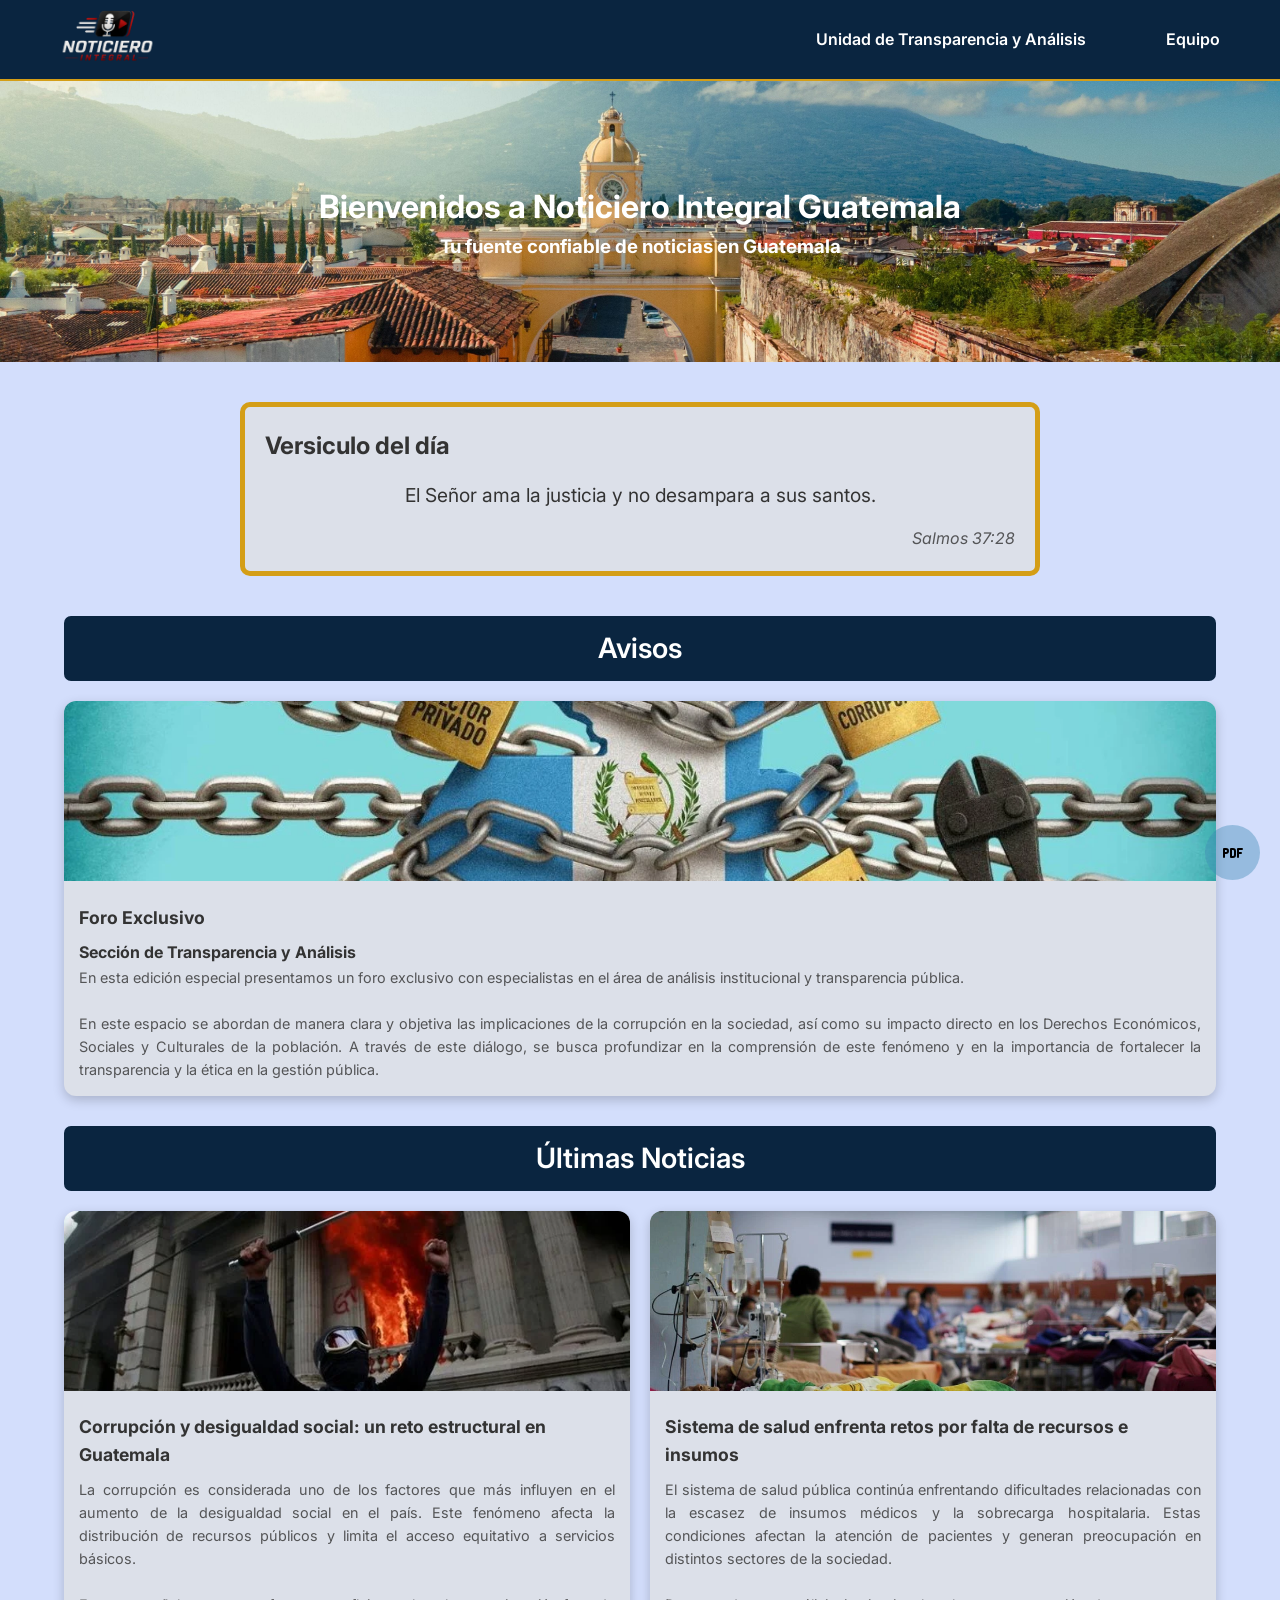
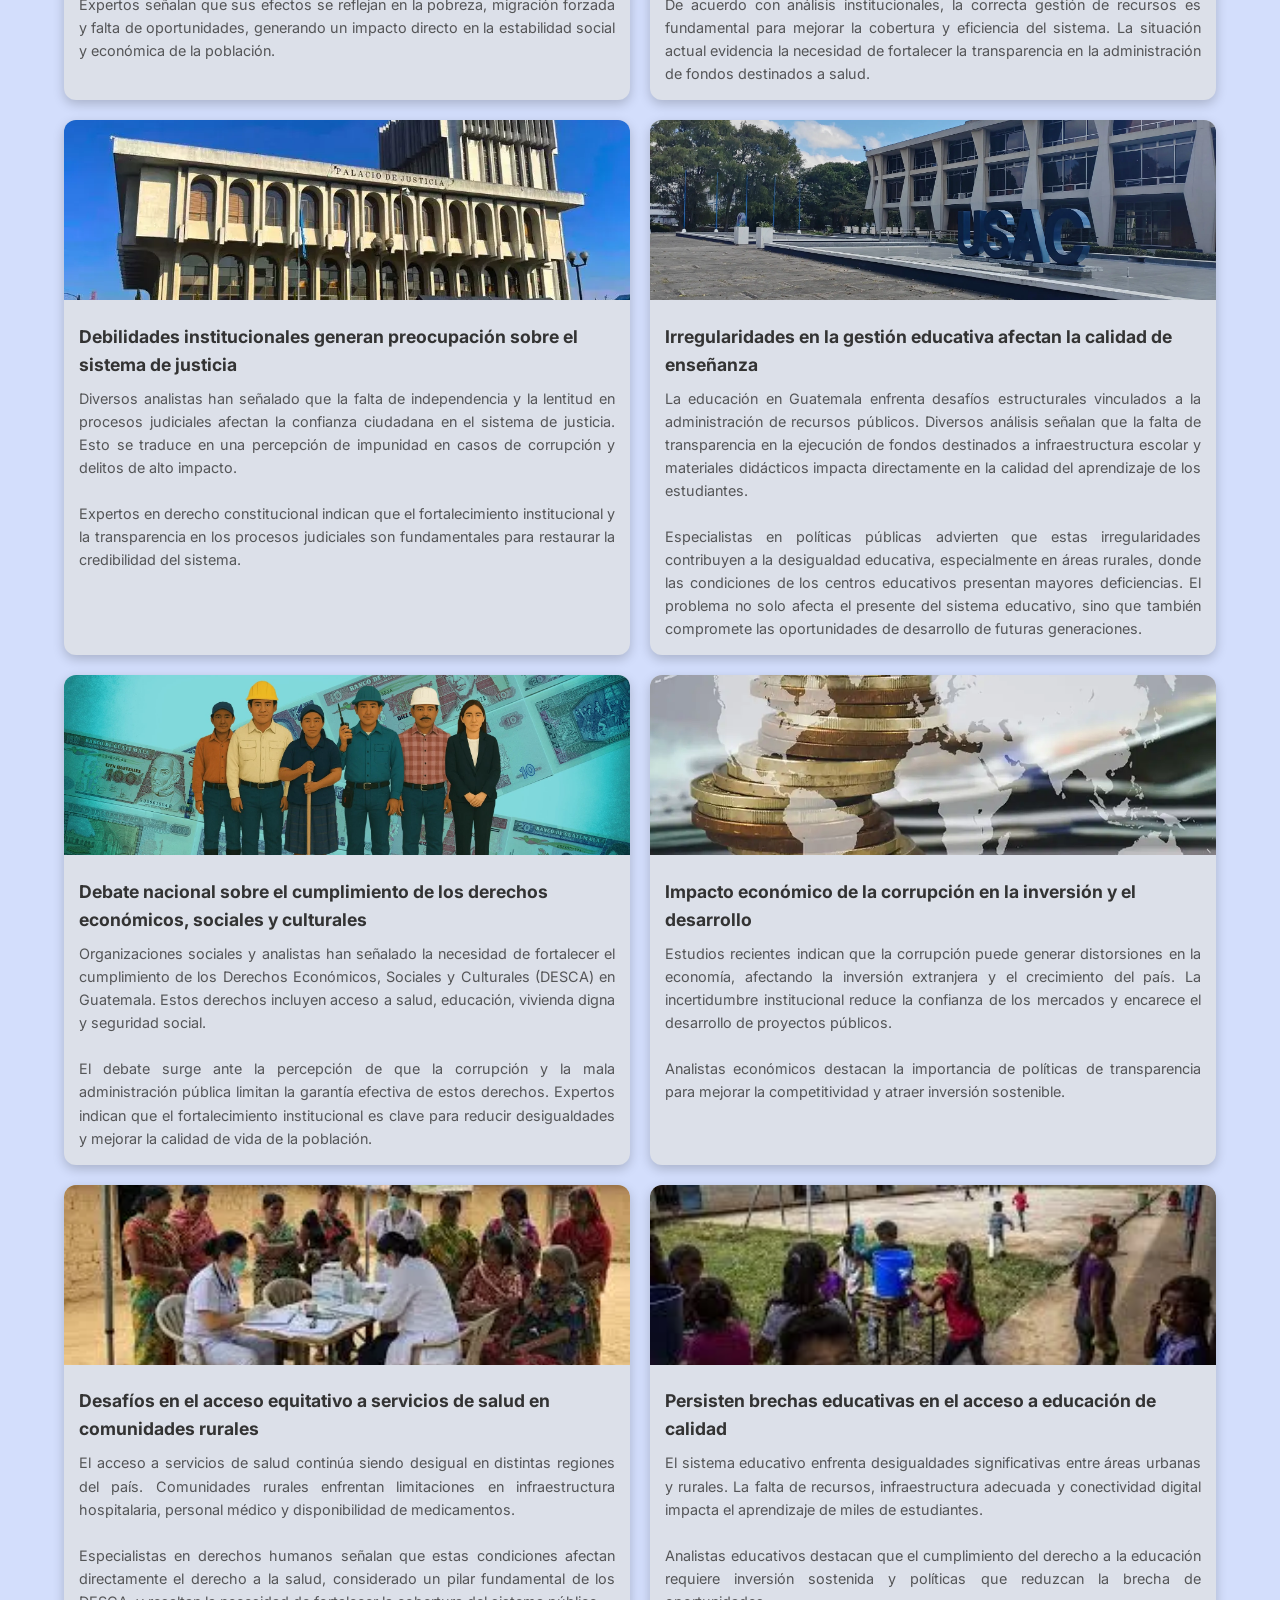
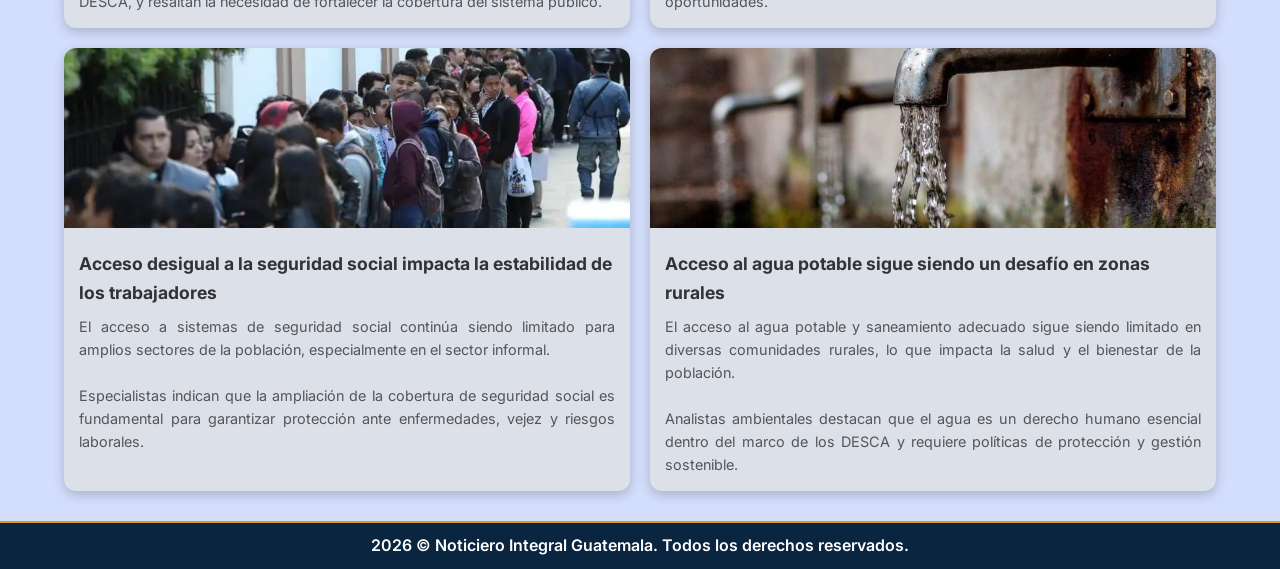
==== commit 4aa52774: "style: add visual improvements and UI enhancements" ====
--- a/index.html
+++ b/index.html
@@ -53,8 +53,8 @@
 
             <section class = "biblecard">
                 <h2>Versiculo del día</h2>
-                <p id="verse-text"></p>
-                <small id="verse-ref"></small>
+                <p id = "verse-text"></p>
+                <small id = "verse-ref"></small>
             </section>
 
             <section class = "container">
@@ -64,13 +64,13 @@
                 <section class = "two-columns">
 
                     <div class = "news-card">
-                        <img src = "" alt = "Noticia">
+                        <img src = "assets/img/img.webp" alt = "Noticia">
                         <div class = "news-content">
                             <h3><strong>Foro Exclusivo</strong></h3>
-                            <h4>Noticiero Integral® Guatemala</h4> 
+                            <h4>Sección de Transparencia y Análisis</h4> 
                             <p>
                                 En esta edición especial presentamos un foro exclusivo con especialistas en el 
-                                área de análisis institucional y transparencia pública. <br>
+                                área de análisis institucional y transparencia pública. <br><br>
 
                                 En este espacio se abordan de manera clara y objetiva las implicaciones de 
                                 la corrupción en la sociedad, así como su impacto directo en los Derechos Económicos, 
@@ -92,7 +92,7 @@
                 <section class = "two-columns">
 
                     <div class = "news-card">
-                        <img src = "" alt = "Noticia">
+                        <img src = "assets/img/img1.webp" alt = "Noticia">
                         <div class = "news-content">
                             <h3>Corrupción y desigualdad social: un reto estructural en Guatemala</h3>
                             <p>
@@ -107,7 +107,7 @@
                     </div>  
                     
                     <div class = "news-card">
-                        <img src = "" alt = "Noticia">
+                        <img src = "assets/img/img2.webp" alt = "Noticia">
                         <div class = "news-content">
                             <h3>Sistema de salud enfrenta retos por falta de recursos e insumos</h3>
                             <p>
@@ -125,7 +125,7 @@
                     </div>  
 
                     <div class = "news-card">
-                        <img src = "" alt = "Noticia">
+                        <img src = "assets/img/img3.webp" alt = "Noticia">
                         <div class = "news-content">
                             <h3>Debilidades institucionales generan preocupación sobre el sistema de justicia</h3>
                             <p>
@@ -142,7 +142,7 @@
                     </div>
 
                     <div class = "news-card">
-                        <img src = "" alt = "Noticia">
+                        <img src = "assets/img/img4.webp" alt = "Noticia">
                         <div class = "news-content">
                             <h3>Irregularidades en la gestión educativa afectan la calidad de enseñanza</h3>
                             <p>
@@ -163,7 +163,7 @@
                     </div>    
 
                     <div class = "news-card">
-                        <img src = "" alt = "Noticia">
+                        <img src = "assets/img/img5.webp" alt = "Noticia">
                         <div class = "news-content">
                             <h3>Debate nacional sobre el cumplimiento de los derechos económicos, sociales y culturales</h3>
                             <p>
@@ -181,7 +181,7 @@
                     </div>  
 
                     <div class = "news-card">
-                        <img src = "" alt = "Noticia">
+                        <img src = "assets/img/img6.webp" alt = "Noticia">
                         <div class = "news-content">
                             <h3>Impacto económico de la corrupción en la inversión y el desarrollo</h3>
                             <p>
@@ -196,7 +196,7 @@
                     </div>  
 
                     <div class = "news-card">
-                        <img src = "" alt = "Noticia">
+                        <img src = "assets/img/img7.webp" alt = "Noticia">
                         <div class = "news-content">
                             <h3>Desafíos en el acceso equitativo a servicios de salud en comunidades rurales</h3>
                             <p>
@@ -212,7 +212,7 @@
                     </div>  
 
                     <div class = "news-card">
-                        <img src = "" alt = "Noticia">
+                        <img src = "assets/img/img8.webp" alt = "Noticia">
                         <div class = "news-content">
                             <h3>Persisten brechas educativas en el acceso a educación de calidad</h3>
                             <p>
@@ -227,7 +227,7 @@
                     </div>  
 
                     <div class = "news-card">
-                        <img src = "" alt = "Noticia">
+                        <img src = "assets/img/img9.webp" alt = "Noticia">
                         <div class = "news-content">
                             <h3>Acceso desigual a la seguridad social impacta la estabilidad de los trabajadores</h3>
                             <p>
@@ -241,7 +241,7 @@
                     </div>  
 
                     <div class = "news-card">
-                        <img src = "" alt = "Noticia">
+                        <img src = "assets/img/img10.webp" alt = "Noticia">
                         <div class = "news-content">
                             <h3>Acceso al agua potable sigue siendo un desafío en zonas rurales</h3>
                             <p>
--- a/styles/layout.css
+++ b/styles/layout.css
@@ -7,7 +7,7 @@
     display: flex;
     justify-content: space-between;
     align-items: center;
-    padding: 0 10px;
+    padding: 0 30px;
     position: sticky;
     top: 0;
     z-index: 1000;
@@ -26,6 +26,7 @@
     font-weight: 600;
     padding: 10px 30px;
     transition: background-color 0.3s, color 0.3s;
+    border-radius: 5px;
 }
 
 .navhover:hover {
@@ -53,8 +54,12 @@
 
 header {
     text-align: center;
-    padding: 60px 20px;
+    padding: 100px 20px;
     background-color: var(--header-color);
+    background-image: url('../assets/img/background.jpg');
+    background-size: cover;
+    background-position: center;
+    background-repeat: no-repeat;
 }
 
 .biblecard {
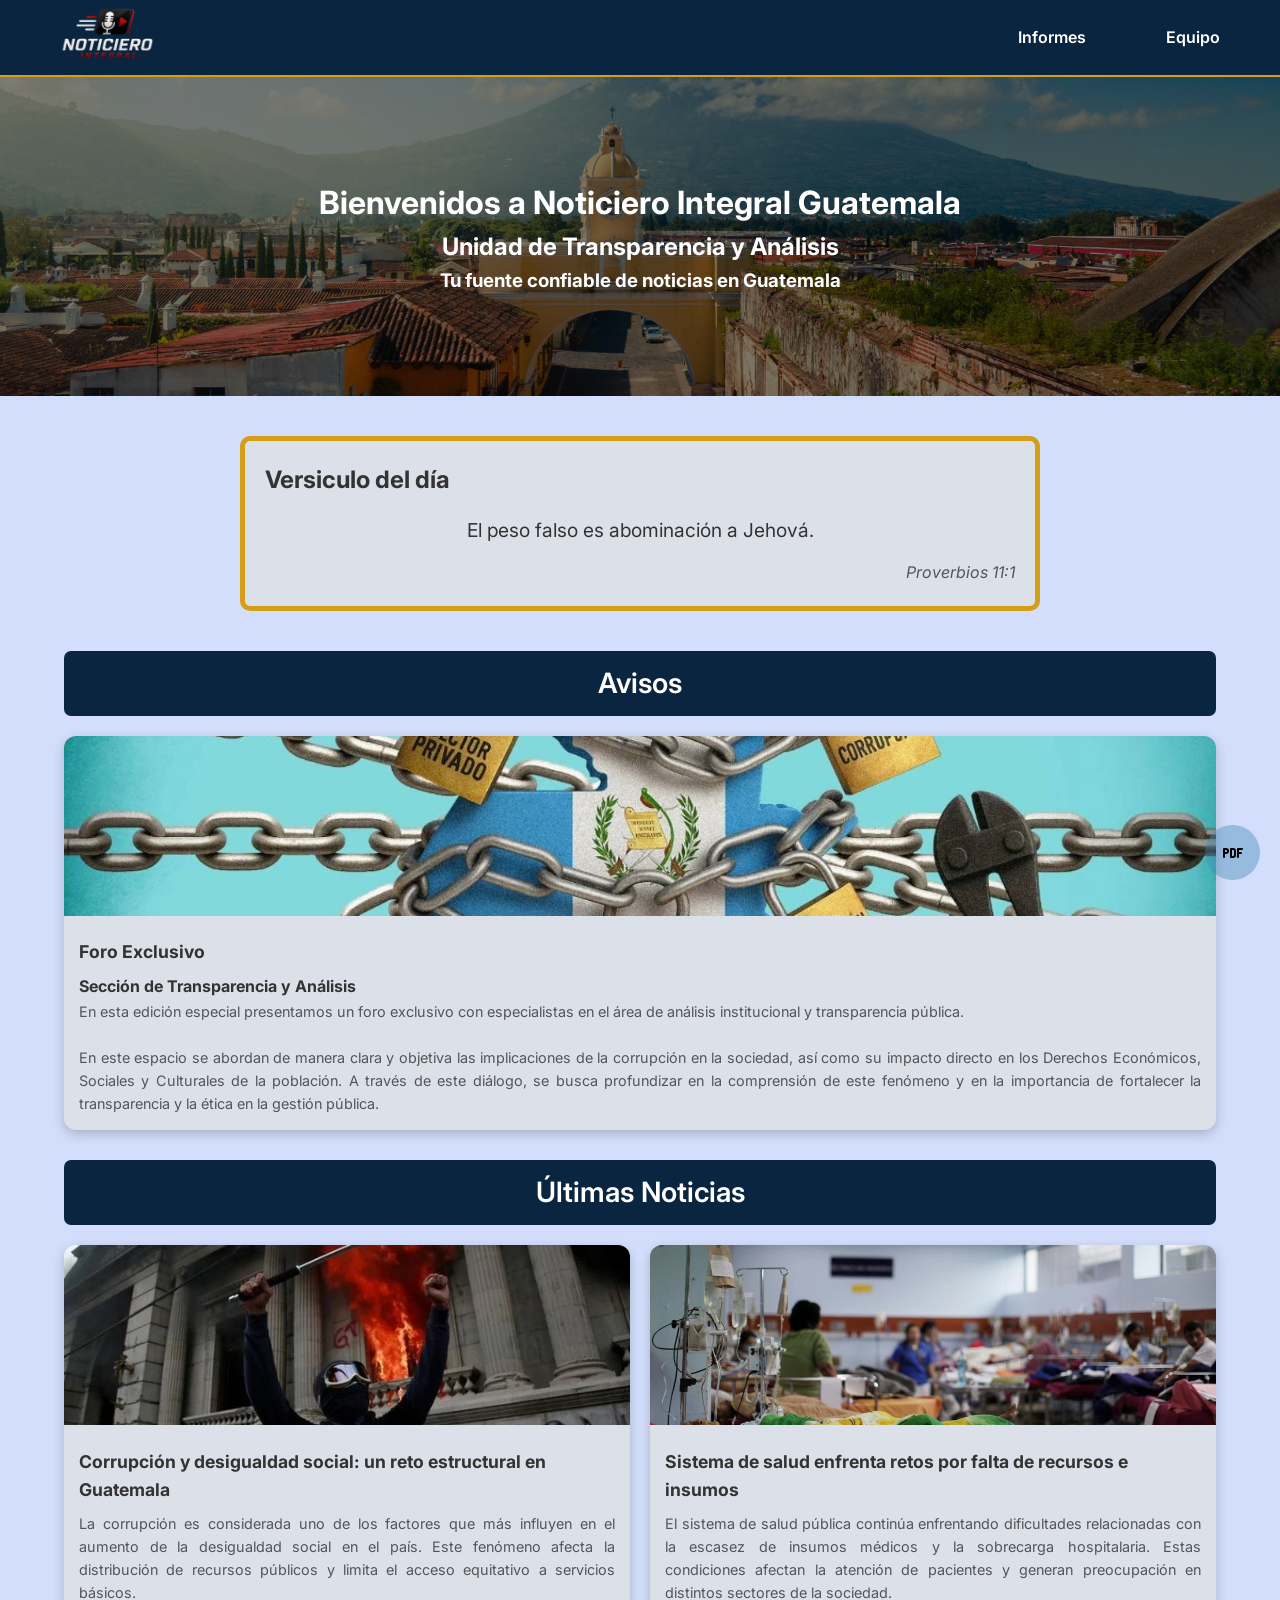
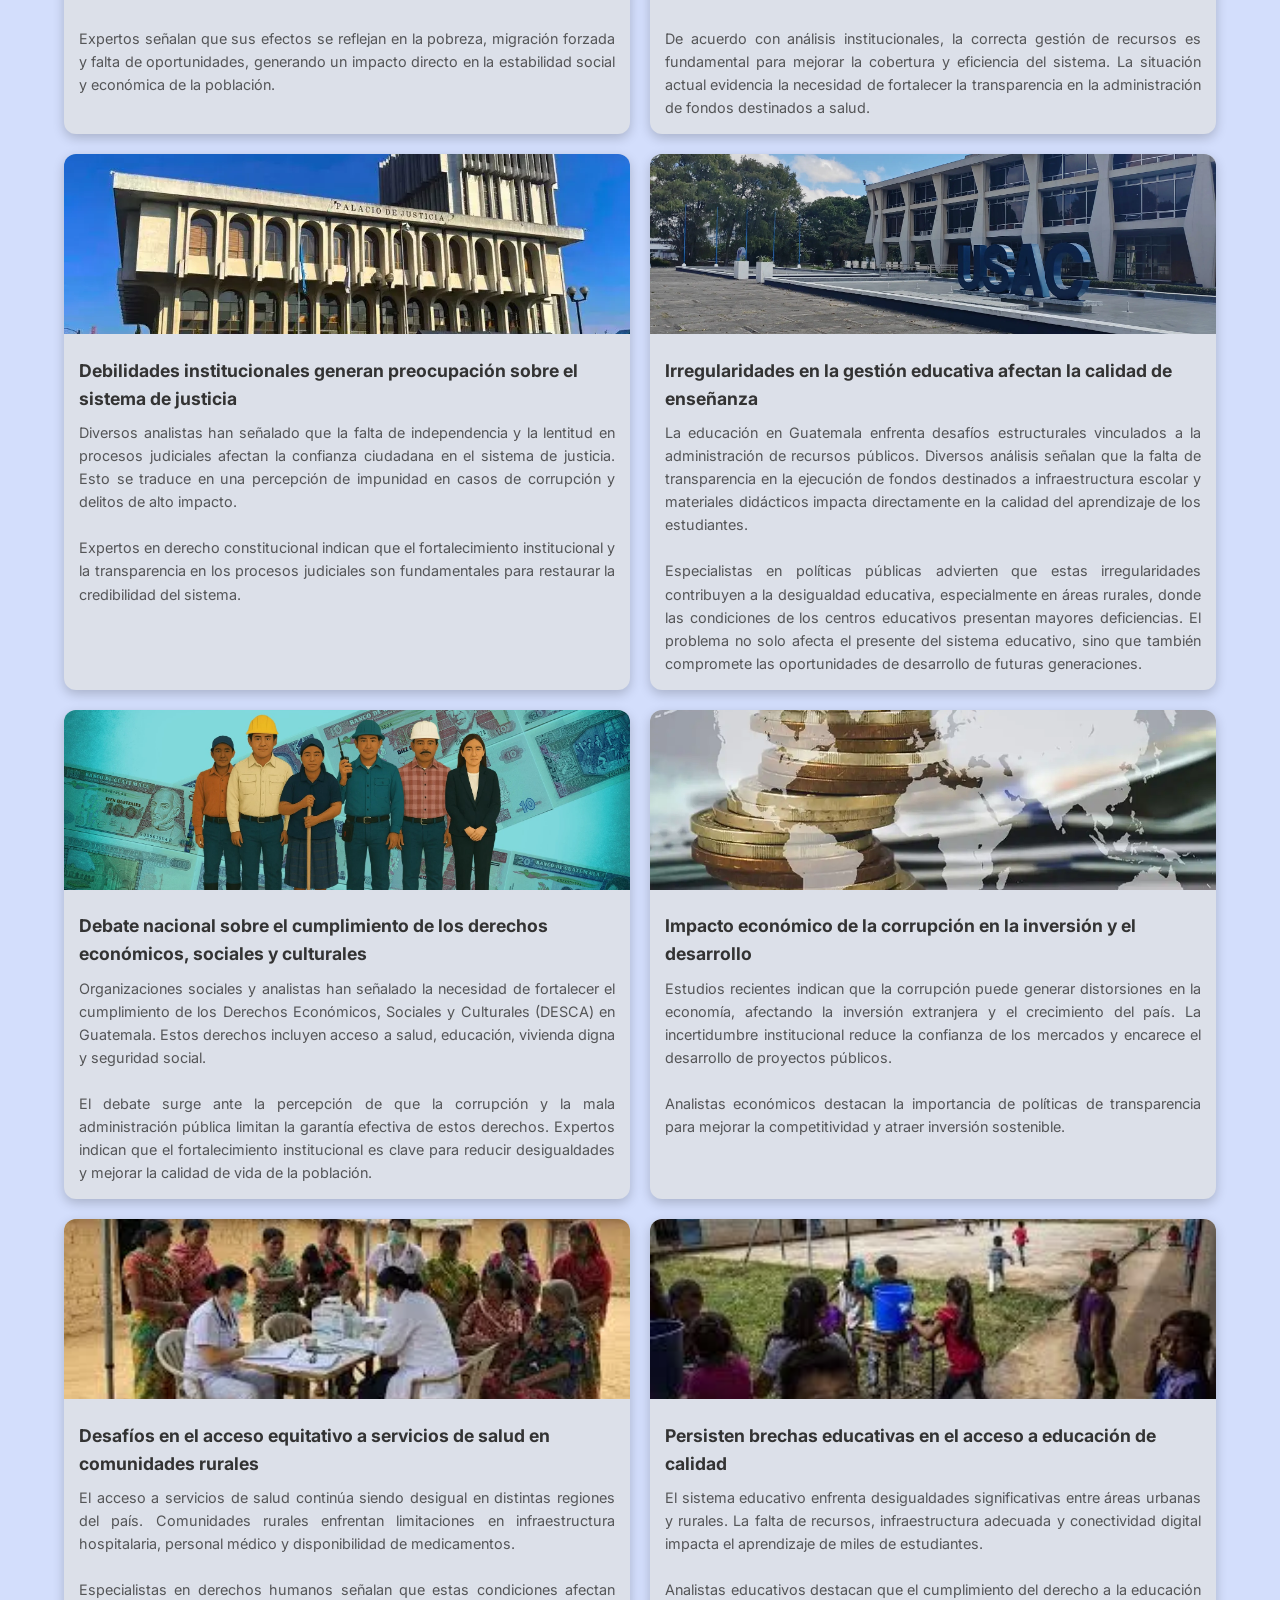
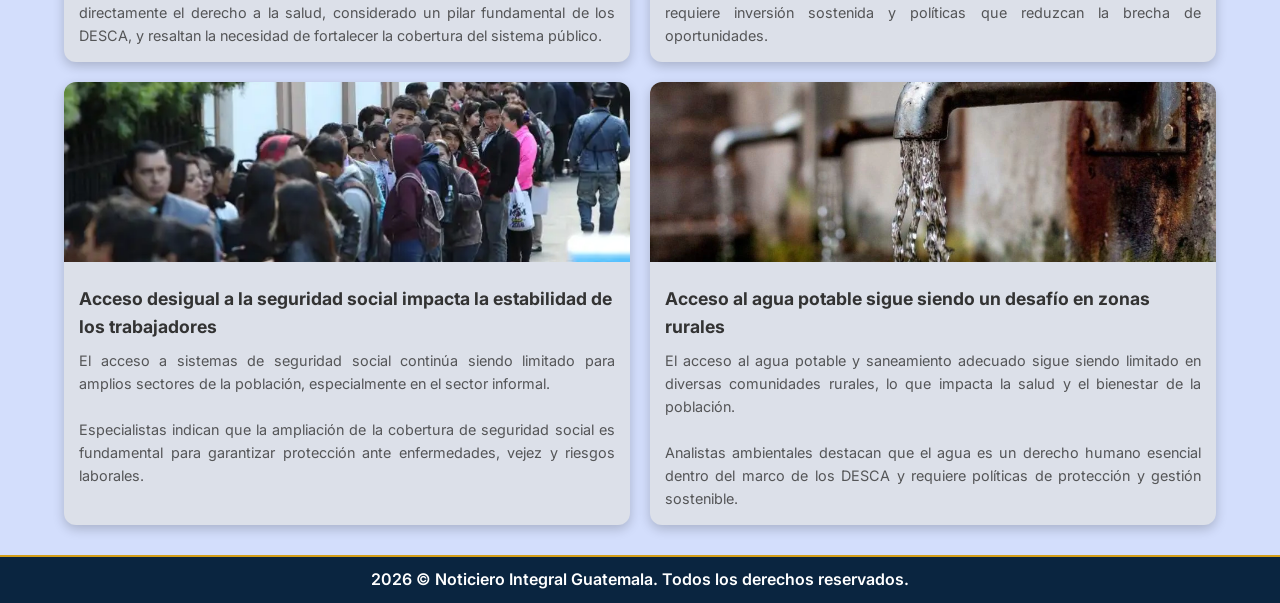
==== commit 04269846: "style: enhanced UI visuals and added extra details" ====
--- a/index.html
+++ b/index.html
@@ -17,7 +17,7 @@
         <meta property = "og:type" content = "website">
         <meta property = "og:locale" content = "es_GT">
 
-        <title>Noticiero Integral Guatemala</title>
+        <title>Inicio | Noticiero Integral Guatemala</title>
 
         <link rel = "stylesheet" href = "styles/base.css">
         <link rel = "stylesheet" href = "styles/layout.css">
@@ -38,7 +38,7 @@
             </a>
 
             <div class = "nav-links">
-                <a href = "pages/transparencia-y-analisis.html" class = "navhover">Unidad de Transparencia y Análisis</a>
+                <a href = "pages/informes.html" class = "navhover">Informes</a>
                 <a href = "pages/equipo.html" class = "navhover">Equipo</a>
             </div>
 
@@ -46,6 +46,7 @@
 
         <header>
             <h1>Bienvenidos a Noticiero Integral Guatemala</h1>
+            <h2>Unidad de Transparencia y Análisis</h2>
             <h3>Tu fuente confiable de noticias en Guatemala</p>
         </header>
 
--- a/styles/layout.css
+++ b/styles/layout.css
@@ -24,7 +24,7 @@
     color: var(--text-main);
     text-decoration: none;
     font-weight: 600;
-    padding: 10px 30px;
+    padding: 8px 30px;
     transition: background-color 0.3s, color 0.3s;
     border-radius: 5px;
 }
@@ -55,8 +55,10 @@
 header {
     text-align: center;
     padding: 100px 20px;
-    background-color: var(--header-color);
-    background-image: url('../assets/img/background.jpg');
+    background-image:
+        linear-gradient(rgba(0, 0, 0, 0.5),
+        rgba(0, 0, 0, 0.5)),
+        url('../assets/img/background.jpg');
     background-size: cover;
     background-position: center;
     background-repeat: no-repeat;
--- a/styles/components.css
+++ b/styles/components.css
@@ -59,20 +59,21 @@
     -moz-user-select: none;
     -ms-user-select: none;
     user-select: none;
-    display: flex !important;
+    display: flex;
     flex-wrap: wrap;
-    gap: 25px !important;
+    gap: 20px;
     justify-content: center;
     align-items: start;
     padding: 20px;
-    width: 90%;
+    width: 95%;
     margin: 30px auto;
+    font-size: 12px;
 }
 
 .card-container {
     perspective: 1000px;
-    width: 250px;
-    height: 350px;
+    width: 200px; /* antes 250px */
+    height: 300px;
 }
 
 .card {
@@ -84,8 +85,12 @@
 }
 
 /* efecto hover flip */
-.card-container:hover .card {
+.card.flipped {
     transform: rotateY(180deg);
+}
+
+.card:hover {
+    cursor: pointer;
 }
 
 /* ambas caras */
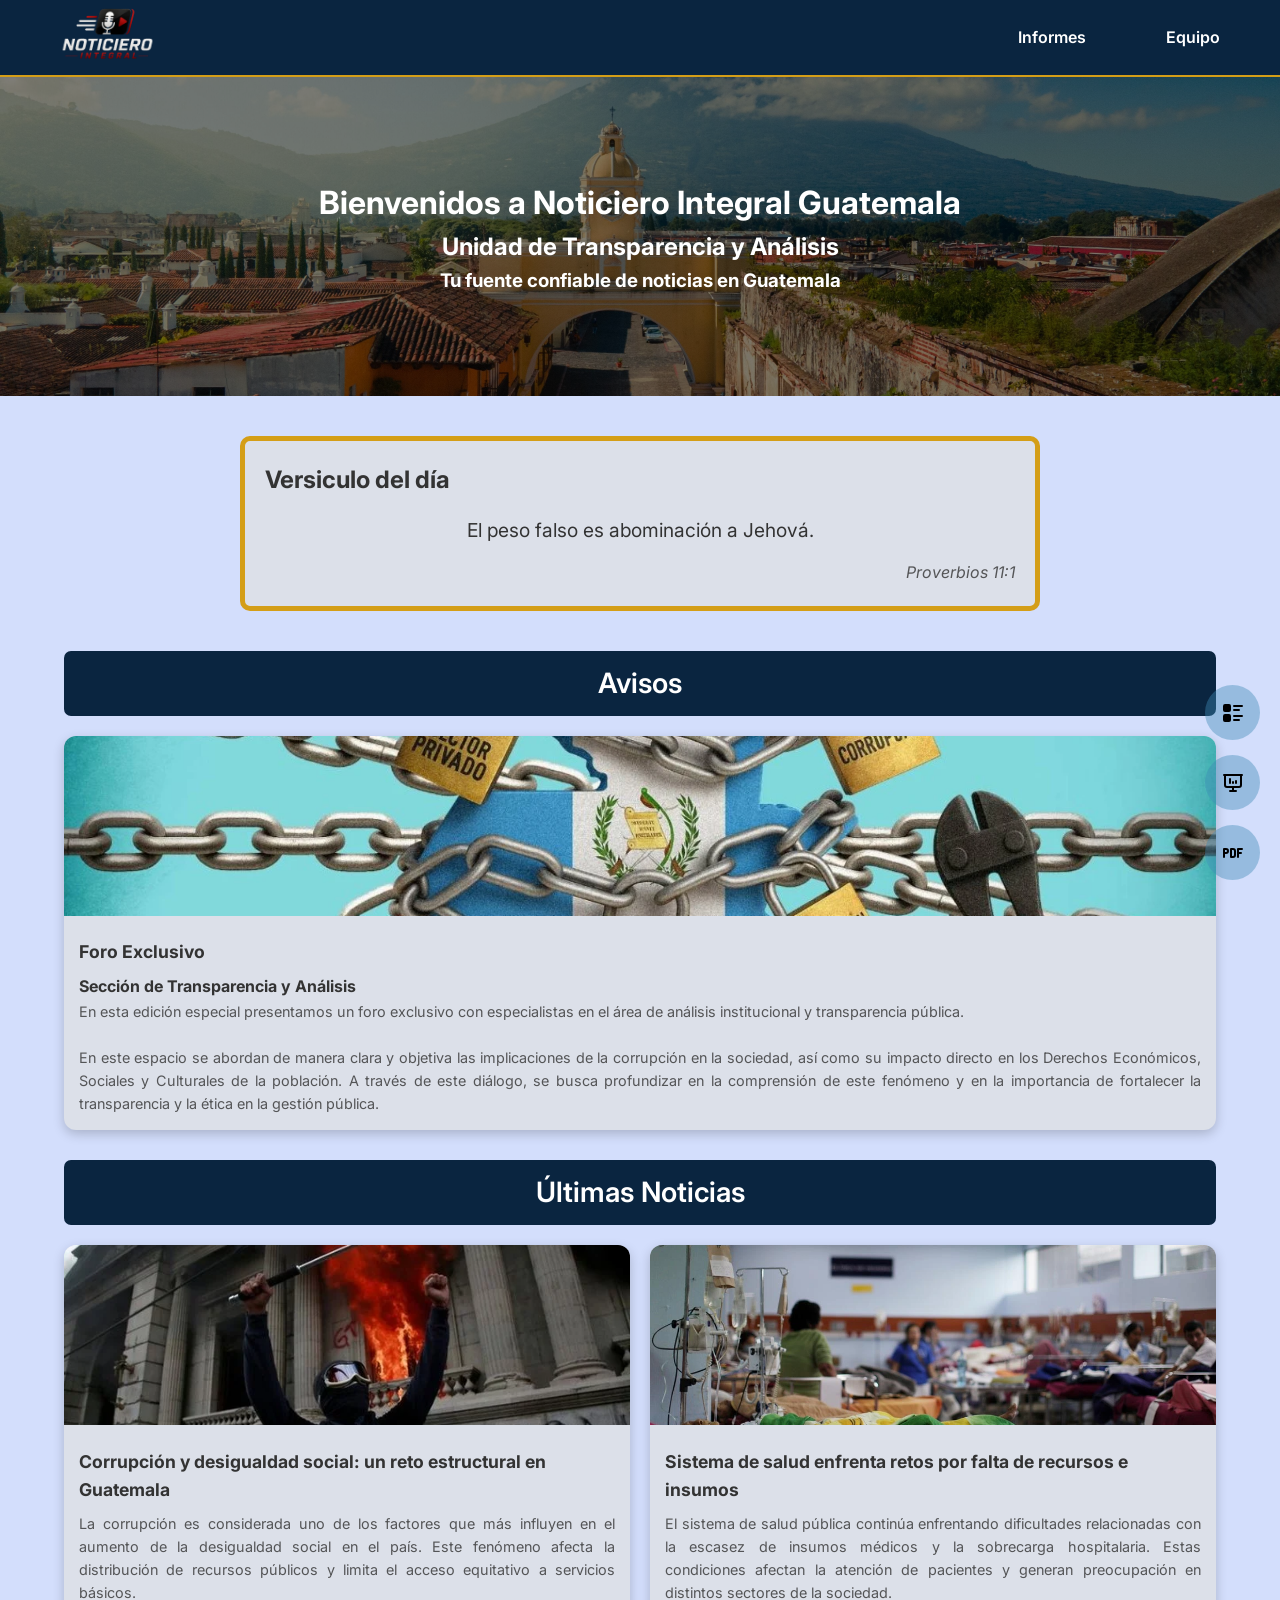
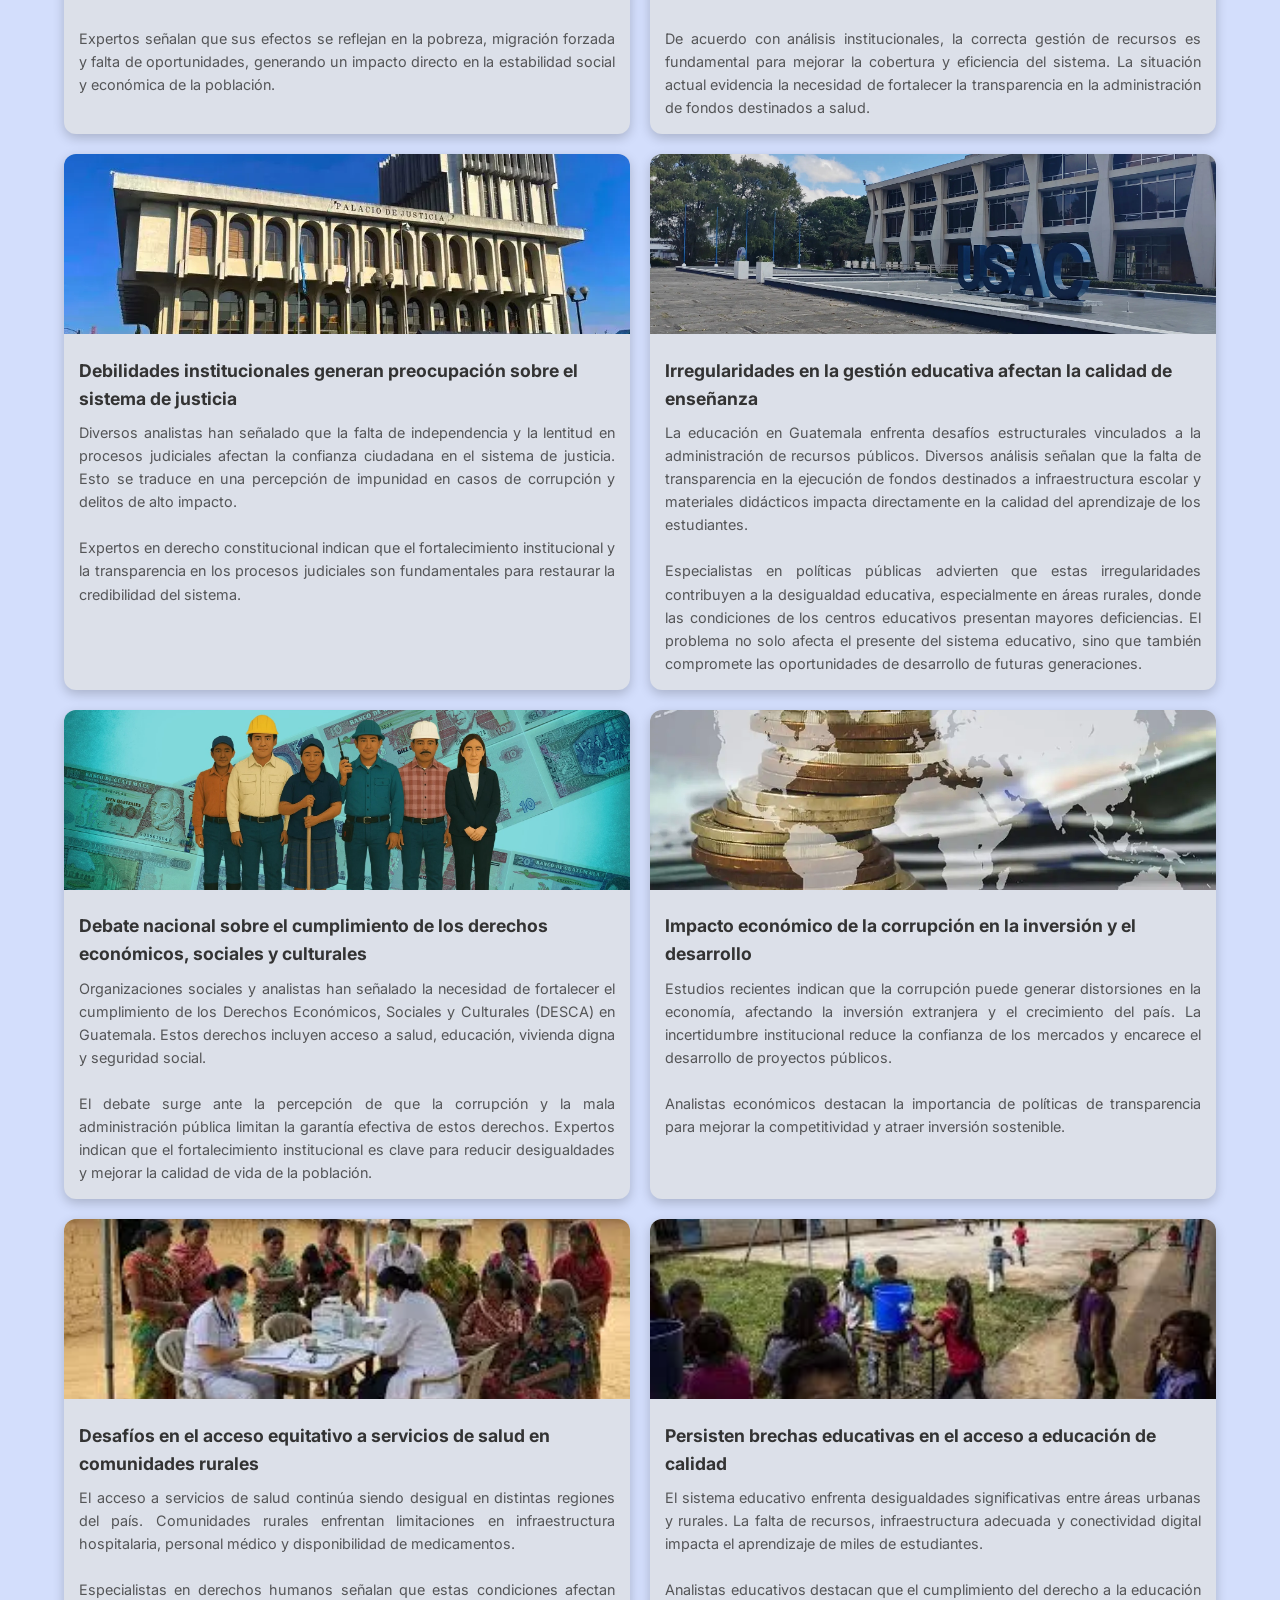
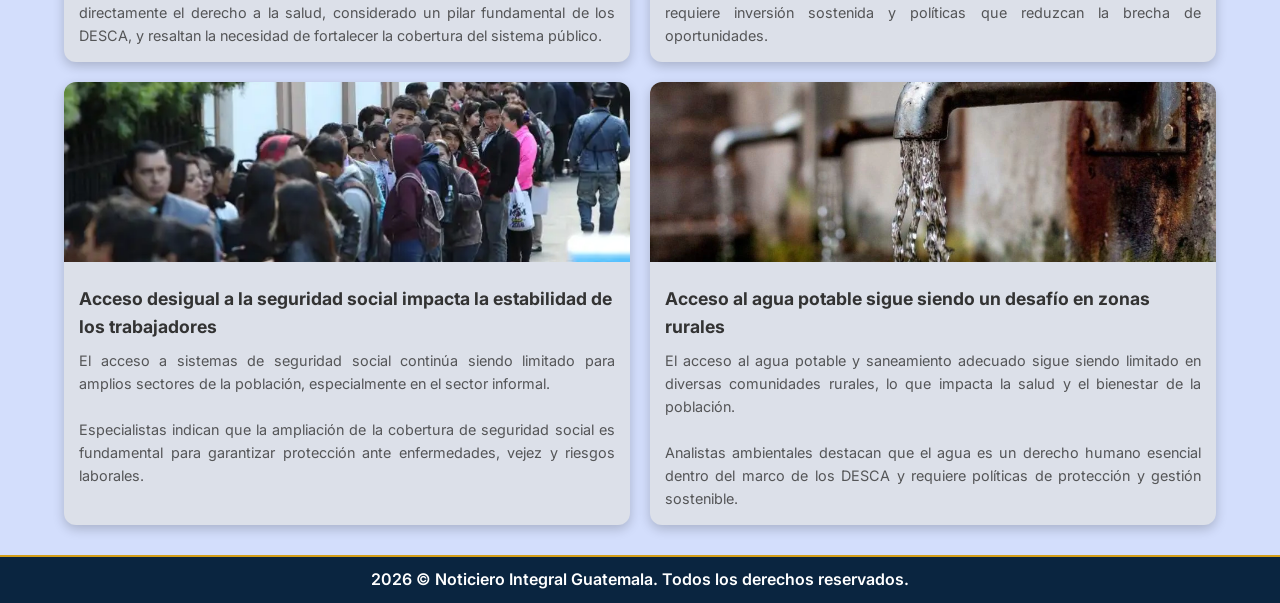
==== commit 3ae3524e: "release: final project deployment with completed interface and content" ====
--- a/index.html
+++ b/index.html
@@ -266,6 +266,12 @@
         </footer>
 
         <div class = "fab-container">
+            <a href = "https://docs.google.com/forms/d/e/1FAIpQLSfAYj06wqdSJ36J0ka_0vrnPnvzVRe5AOWjNMqfHF3v2aqaWQ/viewform?usp=dialog" class = "fab" target = "_blank" title = "Encuesta">
+                <img src = "assets/img/form.svg" alt = "Form Icon" class = "pdf-icon">
+            </a>
+            <a href = "assets/files/Trifoliar Informativo.pdf" class = "fab" target = "_blank" title = "Presentación">
+                <img src = "assets/img/presentation.svg" alt = "Presentation Icon" class = "pdf-icon">
+            </a>
             <a href = "assets/files/Trifoliar Informativo.pdf" class = "fab" target = "_blank" title = "Trifoliar Informativo">
                 <img src = "assets/img/pdf.svg" alt = "PDF Icon" class = "pdf-icon">
             </a>
--- a/styles/layout.css
+++ b/styles/layout.css
@@ -185,6 +185,33 @@
     border-radius: 7px;
 }
 
+.info-container {
+    width: 100%;
+    display: flex;
+    align-items: center;
+    justify-content: center;
+    gap: 40px;
+    padding: 40px;
+    flex-wrap: wrap;
+}
+
+aside img {
+    width: 250px;
+    border-radius: 12px;
+    object-fit: cover;
+}
+
+.info {
+    display: flex;
+    flex-direction: column;
+    gap: 15px;
+    max-width: 500px;
+    width: 100%;
+    padding: 20px;
+    font-size: 20px;
+    color: var(--text-section);
+}
+
 @media (max-width: 900px) {
 
     nav {
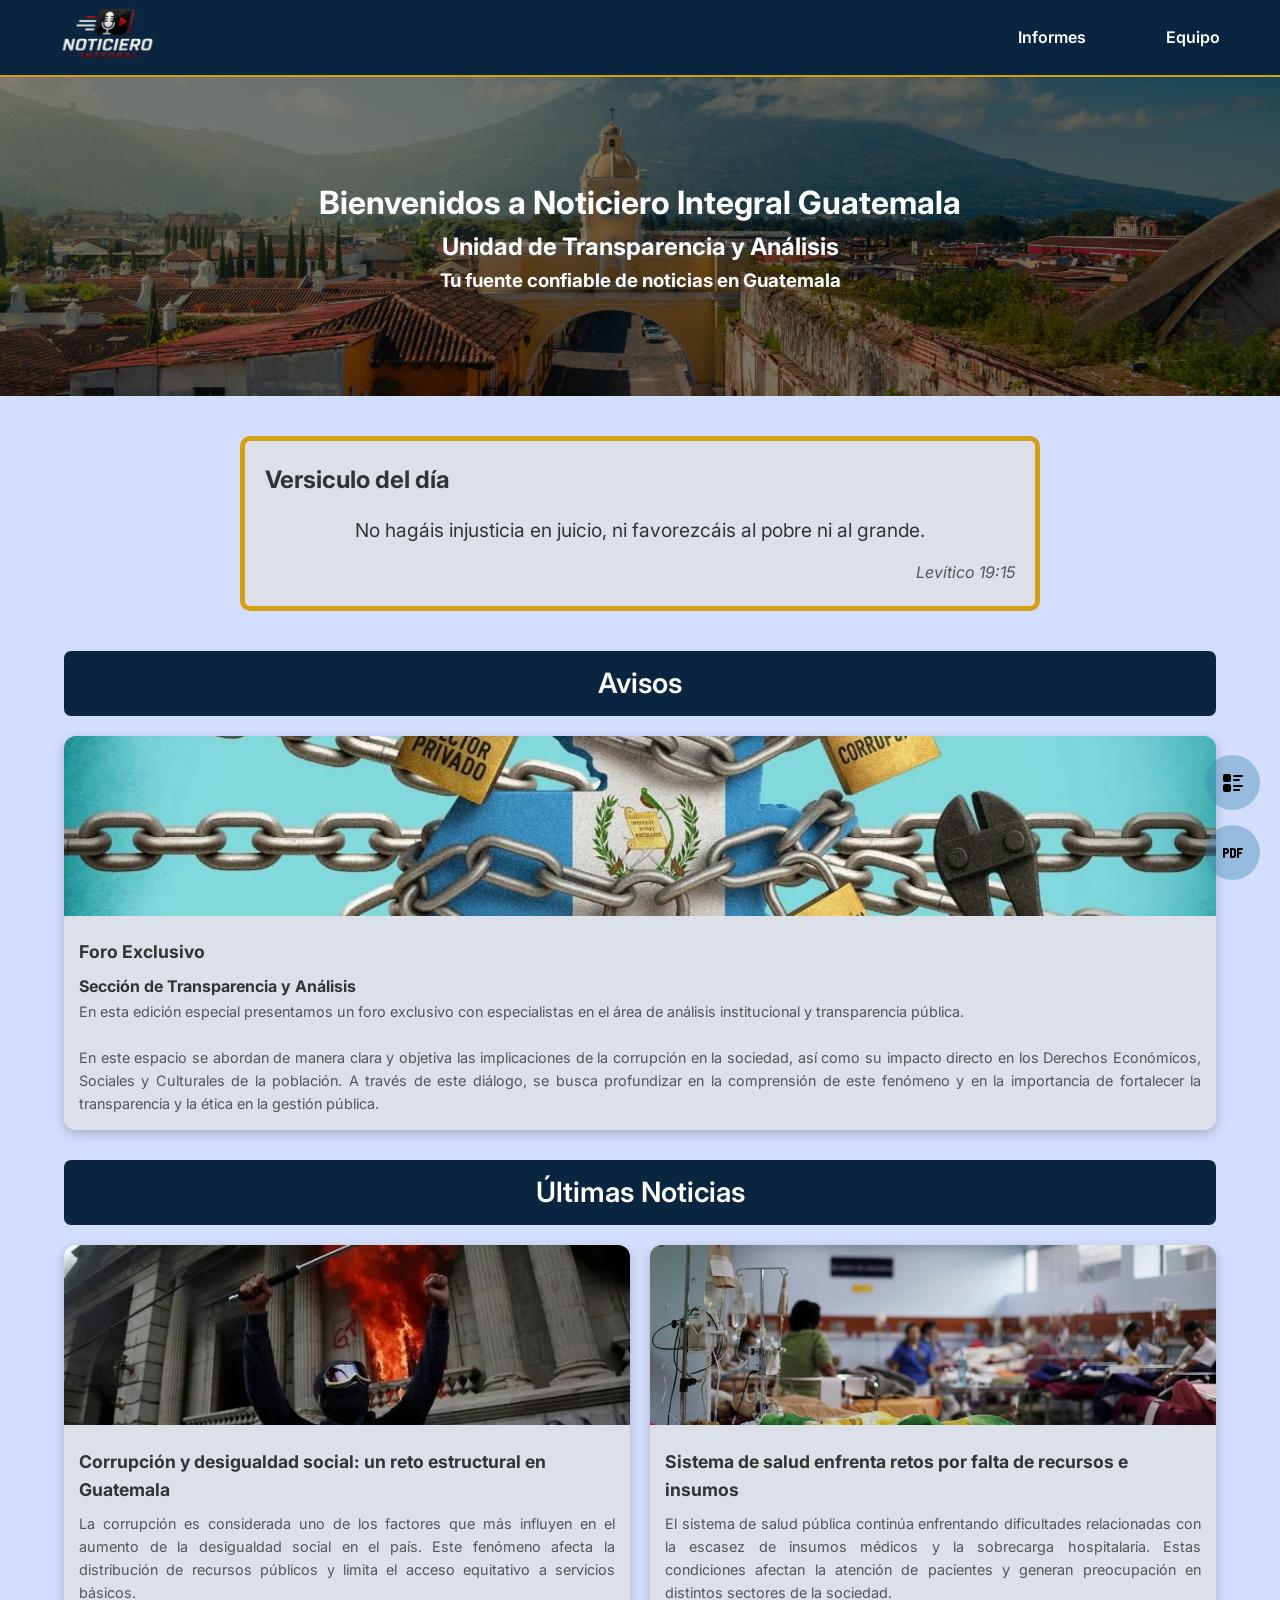
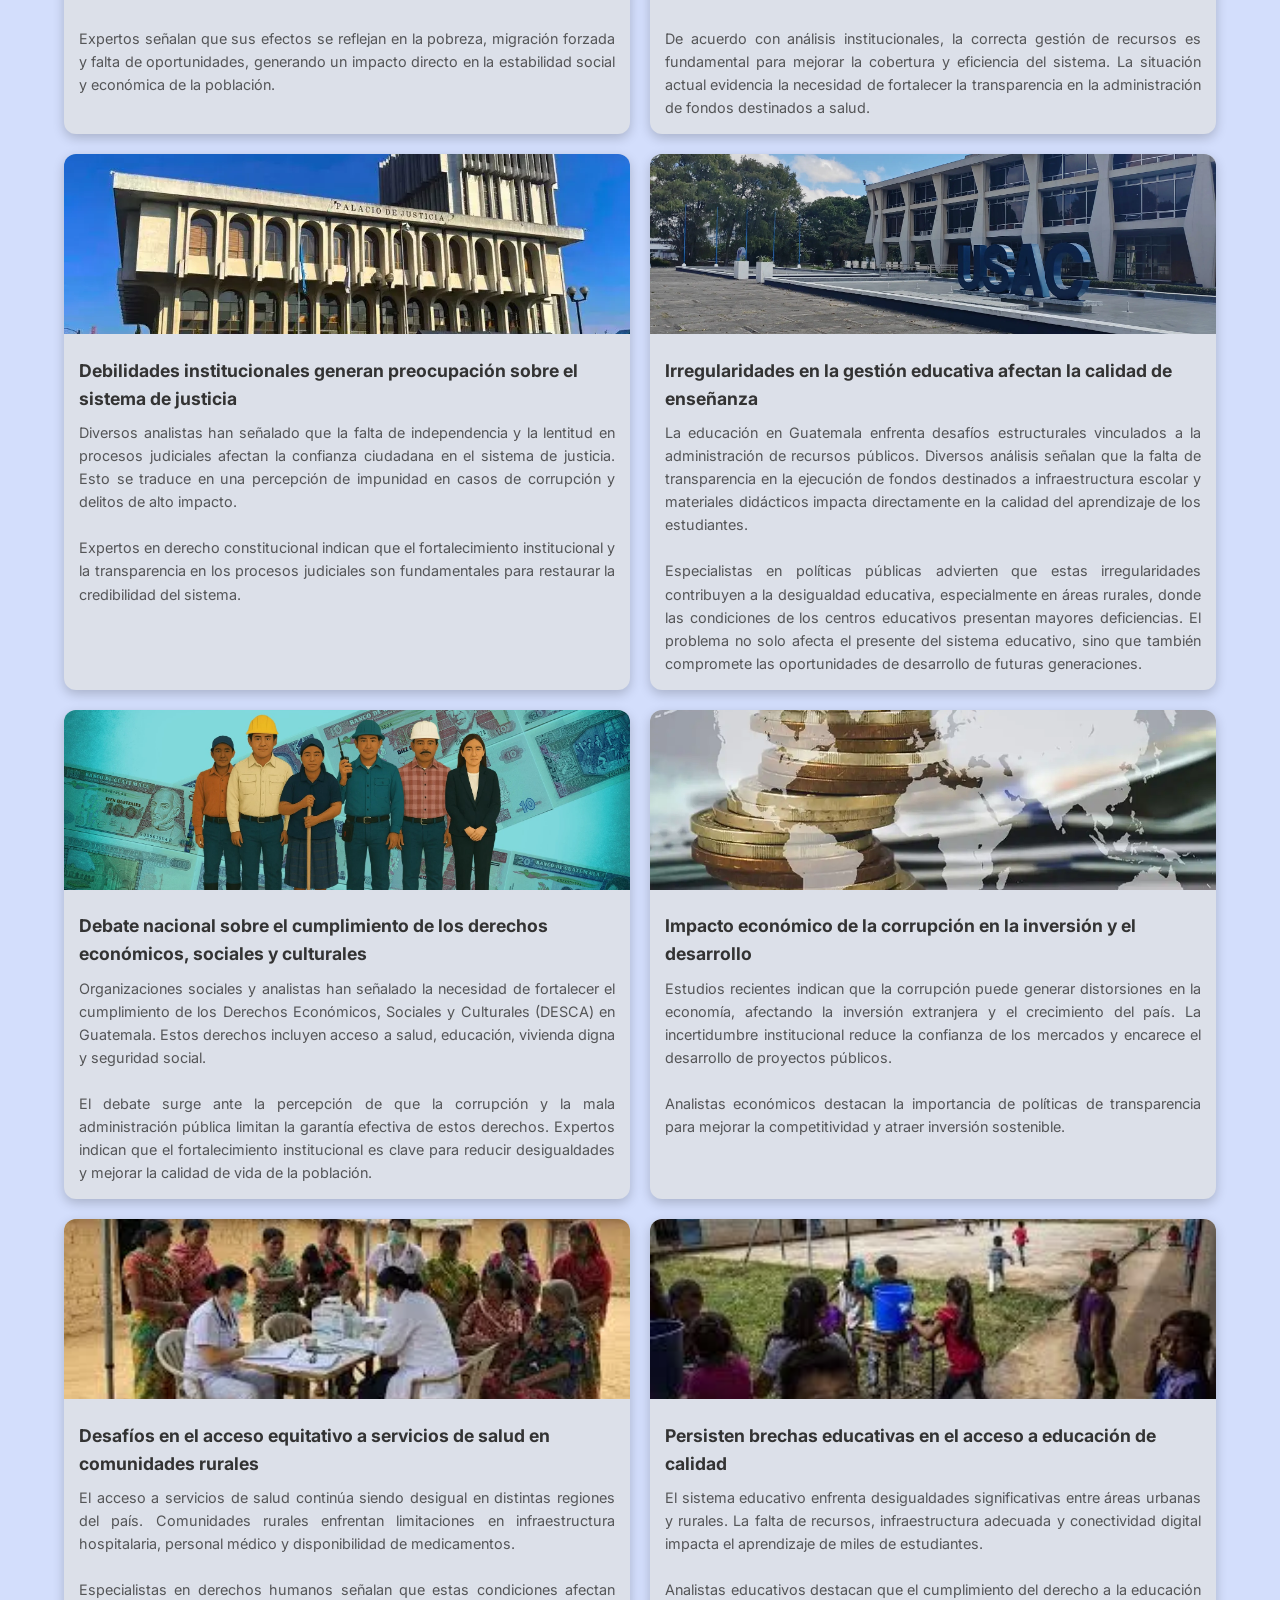
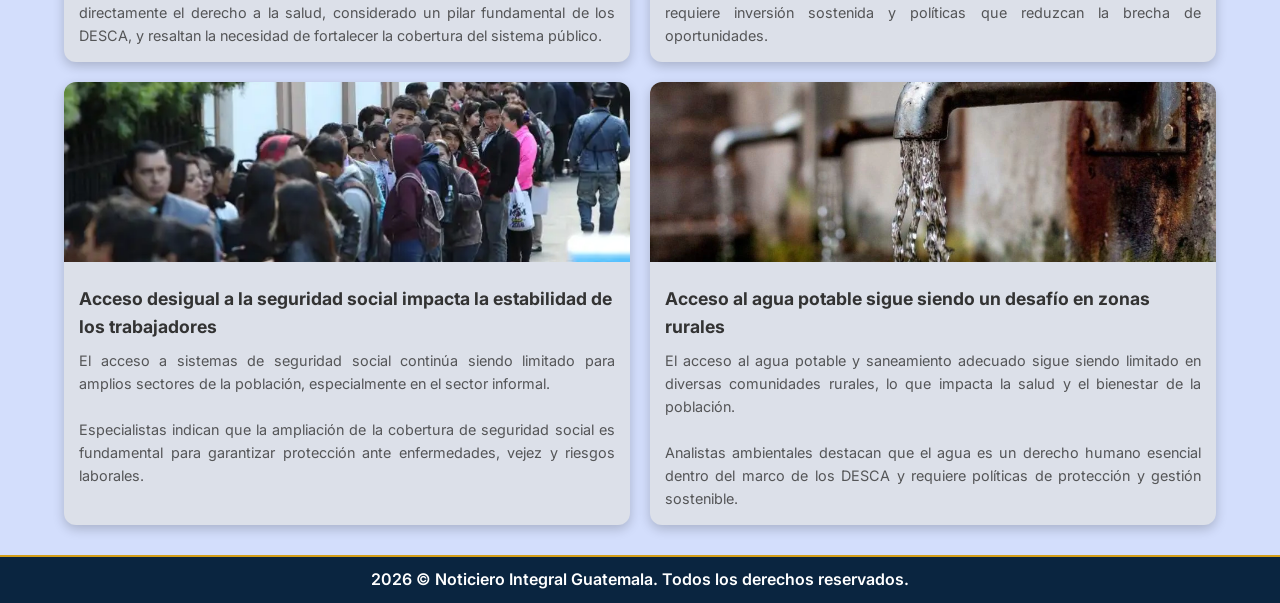
==== commit bafa7b87: "feat: final details" ====
--- a/index.html
+++ b/index.html
@@ -269,8 +269,6 @@
             <a href = "https://docs.google.com/forms/d/e/1FAIpQLSfAYj06wqdSJ36J0ka_0vrnPnvzVRe5AOWjNMqfHF3v2aqaWQ/viewform?usp=dialog" class = "fab" target = "_blank" title = "Encuesta">
                 <img src = "assets/img/form.svg" alt = "Form Icon" class = "pdf-icon">
             </a>
-            <a href = "assets/files/Trifoliar Informativo.pdf" class = "fab" target = "_blank" title = "Presentación">
-                <img src = "assets/img/presentation.svg" alt = "Presentation Icon" class = "pdf-icon">
             </a>
             <a href = "assets/files/Trifoliar Informativo.pdf" class = "fab" target = "_blank" title = "Trifoliar Informativo">
                 <img src = "assets/img/pdf.svg" alt = "PDF Icon" class = "pdf-icon">
